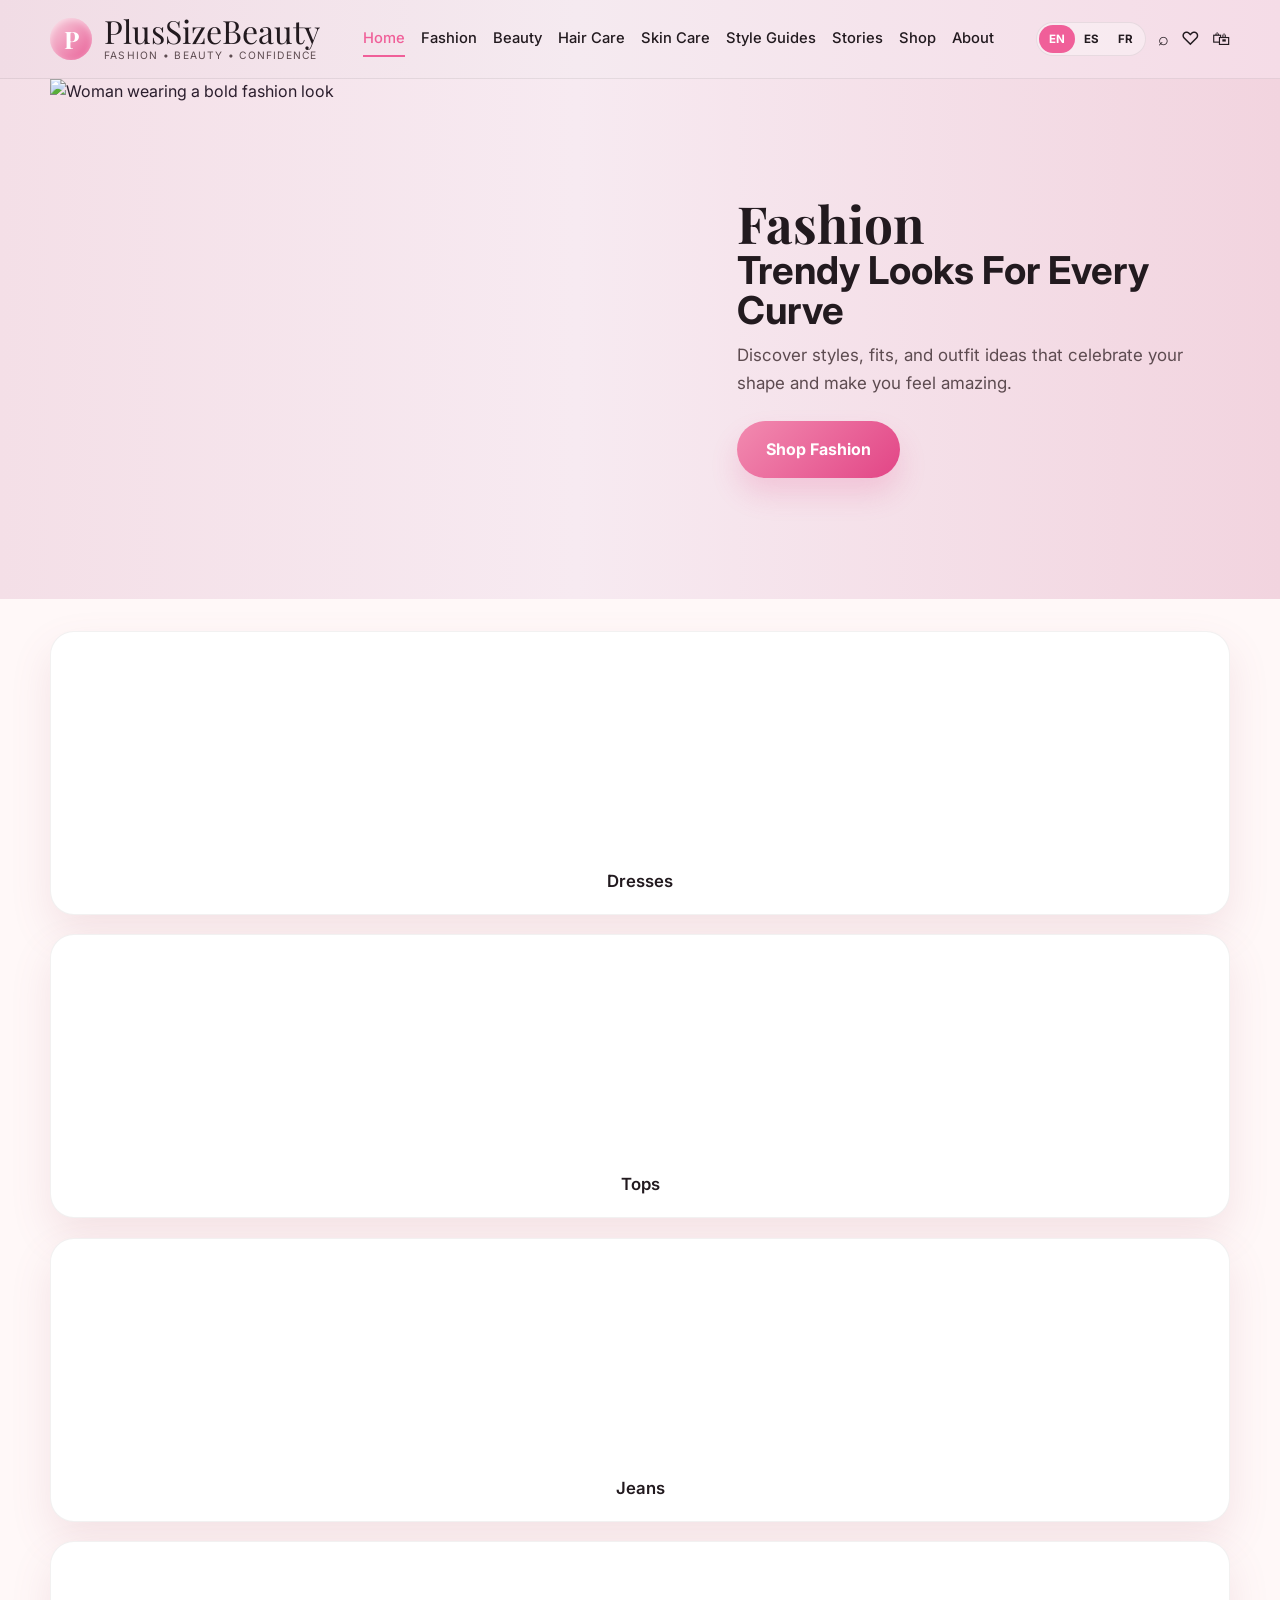
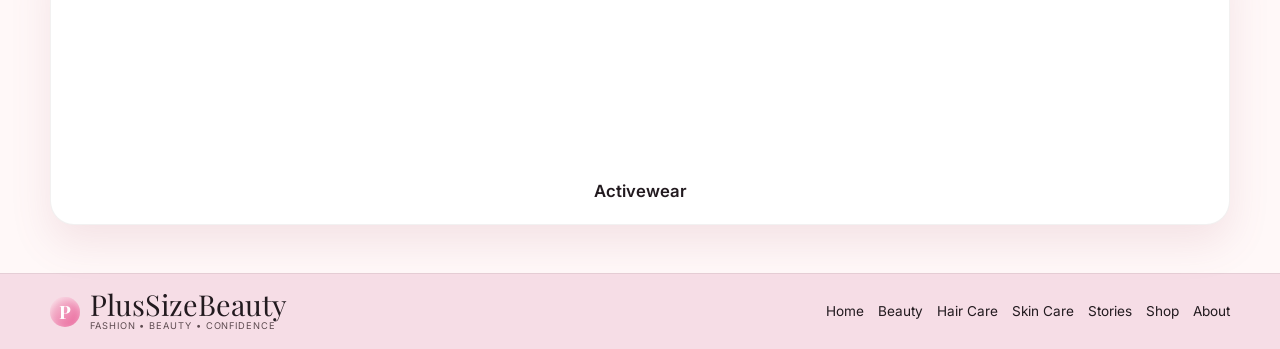
==== index.html @ c2d70254 "Assemble the current brand direction into a usable storefront: homepage, beauty/hair/skin pages, and" ====
<!DOCTYPE html>
<html lang="en">
  <head>
    <meta charset="UTF-8" />
    <meta name="viewport" content="width=device-width, initial-scale=1.0" />
    <meta name="description" content="PlusSizeBeauty - Fashion, beauty, and confidence for every curve." />
    <title>PlusSizeBeauty | Home</title>
    <link rel="preconnect" href="https://fonts.googleapis.com" />
    <link rel="preconnect" href="https://fonts.gstatic.com" crossorigin />
    <link href="https://fonts.googleapis.com/css2?family=Playfair+Display:wght@600;700;800&family=Inter:wght@400;500;600;700&display=swap" rel="stylesheet" />
    <link rel="stylesheet" href="styles.css" />
  </head>
  <body class="page home-page">
    <header class="site-header">
      <div class="container nav-wrap">
        <div class="brand-block">
          <div class="brand-mark">P</div>
          <div class="brand-copy">
            <span class="brand-name">PlusSizeBeauty</span>
            <span class="brand-tag" data-i18n="brandTag">Fashion • Beauty • Confidence</span>
          </div>
        </div>

        <nav class="main-nav" aria-label="Main navigation">
          <a href="index.html" class="active" data-i18n="navHome">Home</a>
          <a href="index.html" data-i18n="navFashion">Fashion</a>
          <a href="beauty.html" data-i18n="navBeauty">Beauty</a>
          <a href="hair-care.html" data-i18n="navHair">Hair Care</a>
          <a href="skin-care.html" data-i18n="navSkin">Skin Care</a>
          <a href="#" data-i18n="navStyle">Style Guides</a>
          <a href="#" data-i18n="navStories">Stories</a>
          <a href="#" data-i18n="navShop">Shop</a>
          <a href="#" data-i18n="navAbout">About</a>
        </nav>

        <div class="header-tools">
          <div class="lang-switcher" aria-label="Language selector">
            <button class="lang-btn active" data-lang="en">EN</button>
            <button class="lang-btn" data-lang="es">ES</button>
            <button class="lang-btn" data-lang="fr">FR</button>
          </div>
          <div class="header-icons" aria-label="Header actions">
            <span>⌕</span>
            <span>♡</span>
            <span>🛍</span>
          </div>
        </div>
      </div>
    </header>

    <main>
      <section class="fashion-hero">
        <div class="container hero-grid">
          <div class="hero-portrait-wrap">
            <img src="https://images.unsplash.com/photo-1524504388940-b1c1722653e1?auto=format&fit=crop&w=1200&q=80" alt="Woman wearing a bold fashion look" />
          </div>

          <div class="hero-copy">
            <h1 data-i18n="fashionTitle">Fashion</h1>
            <h2 data-i18n="fashionSubtitle">Trendy Looks For Every Curve</h2>
            <p data-i18n="fashionText">Discover styles, fits, and outfit ideas that celebrate your shape and make you feel amazing.</p>
            <button type="button" class="button button-primary" data-i18n="shopFashionBtn">Shop Fashion</button>
          </div>
        </div>
      </section>

      <section class="collection-section">
        <div class="container collection-grid">
          <article class="mini-card">
            <div class="mini-photo photo-dress"></div>
            <div class="mini-label" data-i18n="cardDress">Dresses</div>
          </article>

          <article class="mini-card">
            <div class="mini-photo photo-top"></div>
            <div class="mini-label" data-i18n="cardTop">Tops</div>
          </article>

          <article class="mini-card">
            <div class="mini-photo photo-jeans"></div>
            <div class="mini-label" data-i18n="cardJeans">Jeans</div>
          </article>

          <article class="mini-card">
            <div class="mini-photo photo-activewear"></div>
            <div class="mini-label" data-i18n="cardActivewear">Activewear</div>
          </article>
        </div>
      </section>
    </main>

    <footer class="site-footer">
      <div class="container footer-wrap">
        <div class="footer-brand-block">
          <div class="brand-mark small">P</div>
          <div>
            <span class="footer-brand">PlusSizeBeauty</span>
            <small data-i18n="brandTagFooter">Fashion • Beauty • Confidence</small>
          </div>
        </div>

        <nav class="footer-nav" aria-label="Footer navigation">
          <a href="index.html" data-i18n="navHome">Home</a>
          <a href="beauty.html" data-i18n="navBeauty">Beauty</a>
          <a href="hair-care.html" data-i18n="navHair">Hair Care</a>
          <a href="skin-care.html" data-i18n="navSkin">Skin Care</a>
          <a href="#" data-i18n="navStories">Stories</a>
          <a href="#" data-i18n="navShop">Shop</a>
          <a href="#" data-i18n="navAbout">Contact</a>
        </nav>
      </div>
    </footer>

    <script src="script.js"></script>
  </body>
</html>
---- styles.css ----
* {
  box-sizing: border-box;
}

:root {
  --bg: #fff8f8;
  --soft: #fef1f5;
  --panel: #ffffff;
  --pink-1: #f7d7e4;
  --pink-2: #eb9eb0;
  --pink-3: #dd6f97;
  --rose-deep: #c33a73;
  --brand-pink: #f05f99;
  --gold: #d4af63;
  --text: #2b1e2d;
  --muted: #5d4b50;
  --dark: #221a1f;
  --shadow: 0 18px 40px rgba(168, 83, 108, 0.13);
  --radius: 26px;
}

html {
  scroll-behavior: smooth;
}

body {
  margin: 0;
  background: var(--bg);
  color: var(--text);
  font-family: "Inter", sans-serif;
  line-height: 1.6;
}

a {
  color: inherit;
  text-decoration: none;
}

img {
  display: block;
  max-width: 100%;
}

button {
  font: inherit;
}

.container {
  width: min(1180px, calc(100% - 28px));
  margin: 0 auto;
}

.site-header {
  background: linear-gradient(90deg, #f1dce5 0%, #f5eaf0 45%, #f5dce7 100%);
  border-bottom: 1px solid rgba(34, 25, 31, 0.08);
}

.nav-wrap {
  display: flex;
  align-items: center;
  justify-content: space-between;
  min-height: 78px;
  gap: 18px;
}

.brand-block {
  display: flex;
  align-items: center;
  gap: 12px;
}

.brand-mark {
  width: 42px;
  height: 42px;
  display: grid;
  place-items: center;
  border-radius: 50%;
  background: linear-gradient(135deg, #f7d2de, #e95d96);
  color: white;
  font-weight: 700;
  font-family: "Playfair Display", serif;
  font-size: 1.5rem;
  box-shadow: inset 0 2px 6px rgba(255,255,255,0.45);
}

.brand-mark.small {
  width: 30px;
  height: 30px;
  font-size: 1.15rem;
}

.brand-copy {
  display: flex;
  flex-direction: column;
}

.brand-name {
  font-family: "Playfair Display", serif;
  font-size: clamp(2rem, 2vw, 2.4rem);
  color: var(--dark);
  line-height: 1;
}

.brand-tag {
  font-size: 0.64rem;
  color: var(--muted);
  letter-spacing: 0.12em;
  text-transform: uppercase;
}

.main-nav {
  display: flex;
  align-items: center;
  justify-content: center;
  flex-wrap: wrap;
  gap: 16px;
  color: var(--dark);
  font-size: 0.92rem;
  font-weight: 500;
}

.main-nav a {
  position: relative;
  transition: color 0.2s ease;
}

.main-nav a::after {
  content: "";
  position: absolute;
  left: 0;
  bottom: -6px;
  width: 100%;
  height: 2px;
  background: var(--brand-pink);
  transform: scaleX(0);
  transform-origin: left;
  transition: transform 0.2s ease;
}

.main-nav a:hover::after,
.main-nav a.active::after {
  transform: scaleX(1);
}

.main-nav a:hover,
.main-nav a.active {
  color: var(--brand-pink);
}

.header-tools {
  display: flex;
  align-items: center;
  gap: 12px;
}

.lang-switcher {
  display: inline-flex;
  align-items: center;
  background: rgba(255,255,255,0.35);
  border-radius: 999px;
  border: 1px solid rgba(34,25,31,0.08);
  padding: 2px;
}

.lang-btn {
  border: none;
  background: transparent;
  border-radius: 999px;
  padding: 0.32rem 0.6rem;
  font-size: 0.72rem;
  font-weight: 700;
  color: var(--dark);
  cursor: pointer;
}

.lang-btn.active {
  background: var(--brand-pink);
  color: white;
}

.header-icons {
  display: flex;
  align-items: center;
  gap: 12px;
  font-size: 1.15rem;
  color: var(--dark);
}

.fashion-hero,
.subpage-hero {
  background: linear-gradient(90deg, #f4dfe7 0%, #f7eaf1 45%, #f2d4df 100%);
  overflow: hidden;
}

.hero-grid {
  display: grid;
  grid-template-columns: 1.1fr 0.9fr;
  align-items: center;
  gap: 0;
}

.hero-portrait-wrap {
  min-height: 520px;
}

.hero-portrait-wrap img {
  width: 100%;
  height: 100%;
  min-height: 520px;
  object-fit: cover;
  object-position: center top;
}

.hero-copy {
  padding: clamp(2.2rem, 3vw, 3rem);
}

.hero-copy h1 {
  margin: 0;
  font-family: "Playfair Display", serif;
  font-size: clamp(3rem, 4vw, 5.2rem);
  line-height: 0.9;
  color: var(--dark);
}

.hero-copy h2 {
  margin: 0.35rem 0 0.8rem;
  font-size: clamp(2rem, 3vw, 3.2rem);
  line-height: 1.02;
  color: var(--dark);
}

.hero-copy p {
  margin: 0 0 1.5rem;
  max-width: 520px;
  color: var(--muted);
  font-size: 1.06rem;
}

.button {
  display: inline-flex;
  align-items: center;
  justify-content: center;
  border: none;
  border-radius: 999px;
  color: white;
  background: linear-gradient(135deg, #f28bb0, #e24586);
  padding: 1rem 1.8rem;
  font-weight: 700;
  cursor: pointer;
  box-shadow: 0 16px 28px rgba(226, 69, 134, 0.18);
}

.collection-section,
.product-grid-section {
  padding: 2rem 0 3rem;
}

.collection-grid,
.product-grid {
  display: grid;
  gap: 1.2rem;
}

.four-up {
  grid-template-columns: repeat(4, minmax(0, 1fr));
}

.mini-card,
.product-card {
  background: var(--panel);
  border: 1px solid rgba(34, 25, 31, 0.06);
  border-radius: 24px;
  overflow: hidden;
  box-shadow: var(--shadow);
}

.mini-photo,
.product-visual {
  height: 220px;
  position: relative;
  overflow: hidden;
}

.mini-photo {
  background-size: cover;
  background-position: center;
}

.photo-dress {
  background-image: url("https://images.unsplash.com/photo-1529139574466-a303027c1d8b?auto=format&fit=crop&w=900&q=80");
}

.photo-top {
  background-image: url("https://images.unsplash.com/photo-1524504388940-b1c1722653e1?auto=format&fit=crop&w=900&q=80");
}

.photo-jeans {
  background-image: url("https://images.unsplash.com/photo-1541099649105-f69ad21f3246?auto=format&fit=crop&w=900&q=80");
}

.photo-activewear {
  background-image: url("https://images.unsplash.com/photo-1515886657613-9f3515b0c78f?auto=format&fit=crop&w=900&q=80");
}

.mini-label,
.product-label {
  padding: 1rem 1rem 1.2rem;
  text-align: center;
  font-size: 1.05rem;
  font-weight: 600;
  color: var(--dark);
}

.product-soft {
  min-height: 280px;
}

.product-visual {
  display: grid;
  place-items: center;
  background: linear-gradient(135deg, #fdeaf1, #f5d7e2 50%, #f7e4ee);
}

.product-visual span {
  position: relative;
  z-index: 1;
  color: rgba(195, 58, 115, 0.72);
  font-size: 2.2rem;
}

.face-visual::before,
.lip-visual::before,
.eye-visual::before,
.tools-visual::before,
.cleanser-visual::before,
.moisture-visual::before,
.serum-visual::before,
.treatment-visual::before,
.nourish-visual::before,
.shine-visual::before,
.perfect-visual::before {
  content: "";
  position: absolute;
  border-radius: 50%;
  box-shadow: inset 0 10px 18px rgba(0,0,0,0.06);
}

.face-visual::before {
  width: 110px;
  height: 110px;
  background: linear-gradient(135deg, #f6d7b8, #dfb384);
  bottom: -16px;
}

.lip-visual::before,
.eye-visual::before,
.tools-visual::before,
.cleanser-visual::before,
.moisture-visual::before,
.serum-visual::before,
.treatment-visual::before,
.nourish-visual::before,
.shine-visual::before,
.perfect-visual::before {
  width: 92px;
  height: 122px;
  background: linear-gradient(180deg, #f4dce6, #d78ca9);
  border-radius: 22px 22px 16px 18px;
}

.eye-visual::before {
  background: linear-gradient(180deg, #cab2ce, #9d79a8);
}

.tools-visual::before {
  width: 120px;
  height: 76px;
  border-radius: 22px;
  background: linear-gradient(180deg, #f3d8e5, #d8aaaf);
}

.cleanser-visual::before,
.moisture-visual::before,
.serum-visual::before,
.treatment-visual::before,
.nourish-visual::before,
.shine-visual::before,
.perfect-visual::before {
  width: 68px;
  height: 116px;
  border-radius: 18px 18px 22px 22px;
  background: linear-gradient(180deg, #f7d5e3, #e7a8ba);
}

.site-footer {
  background: #f6dde6;
  border-top: 1px solid rgba(34, 25, 31, 0.08);
  padding: 1rem 0;
}

.footer-wrap {
  display: flex;
  align-items: center;
  justify-content: space-between;
  gap: 1rem;
}

.footer-brand-block {
  display: flex;
  align-items: center;
  gap: 10px;
}

.footer-brand {
  display: block;
  font-family: "Playfair Display", serif;
  font-size: 1.8rem;
  color: var(--dark);
  line-height: 1;
}

.footer-brand-block small {
  display: block;
  font-size: 0.58rem;
  letter-spacing: 0.1em;
  text-transform: uppercase;
  color: var(--muted);
}

.footer-nav {
  display: flex;
  flex-wrap: wrap;
  align-items: center;
  gap: 14px;
  color: var(--dark);
  font-size: 0.85rem;
}

@media (max-width: 980px) {
  .nav-wrap,
  .footer-wrap {
    flex-direction: column;
    align-items: flex-start;
  }

  .main-nav,
  .footer-nav {
    justify-content: flex-start;
  }

  .hero-grid,
  .four-up {
    grid-template-columns: 1fr 1fr;
  }
}

@media (max-width: 640px) {
  .hero-grid,
  .four-up {
    grid-template-columns: 1fr;
  }

  .brand-name {
    font-size: 1.5rem;
  }

  .main-nav {
    gap: 8px 12px;
    font-size: 0.8rem;
  }

  .hero-portrait-wrap img {
    min-height: 420px;
  }
}
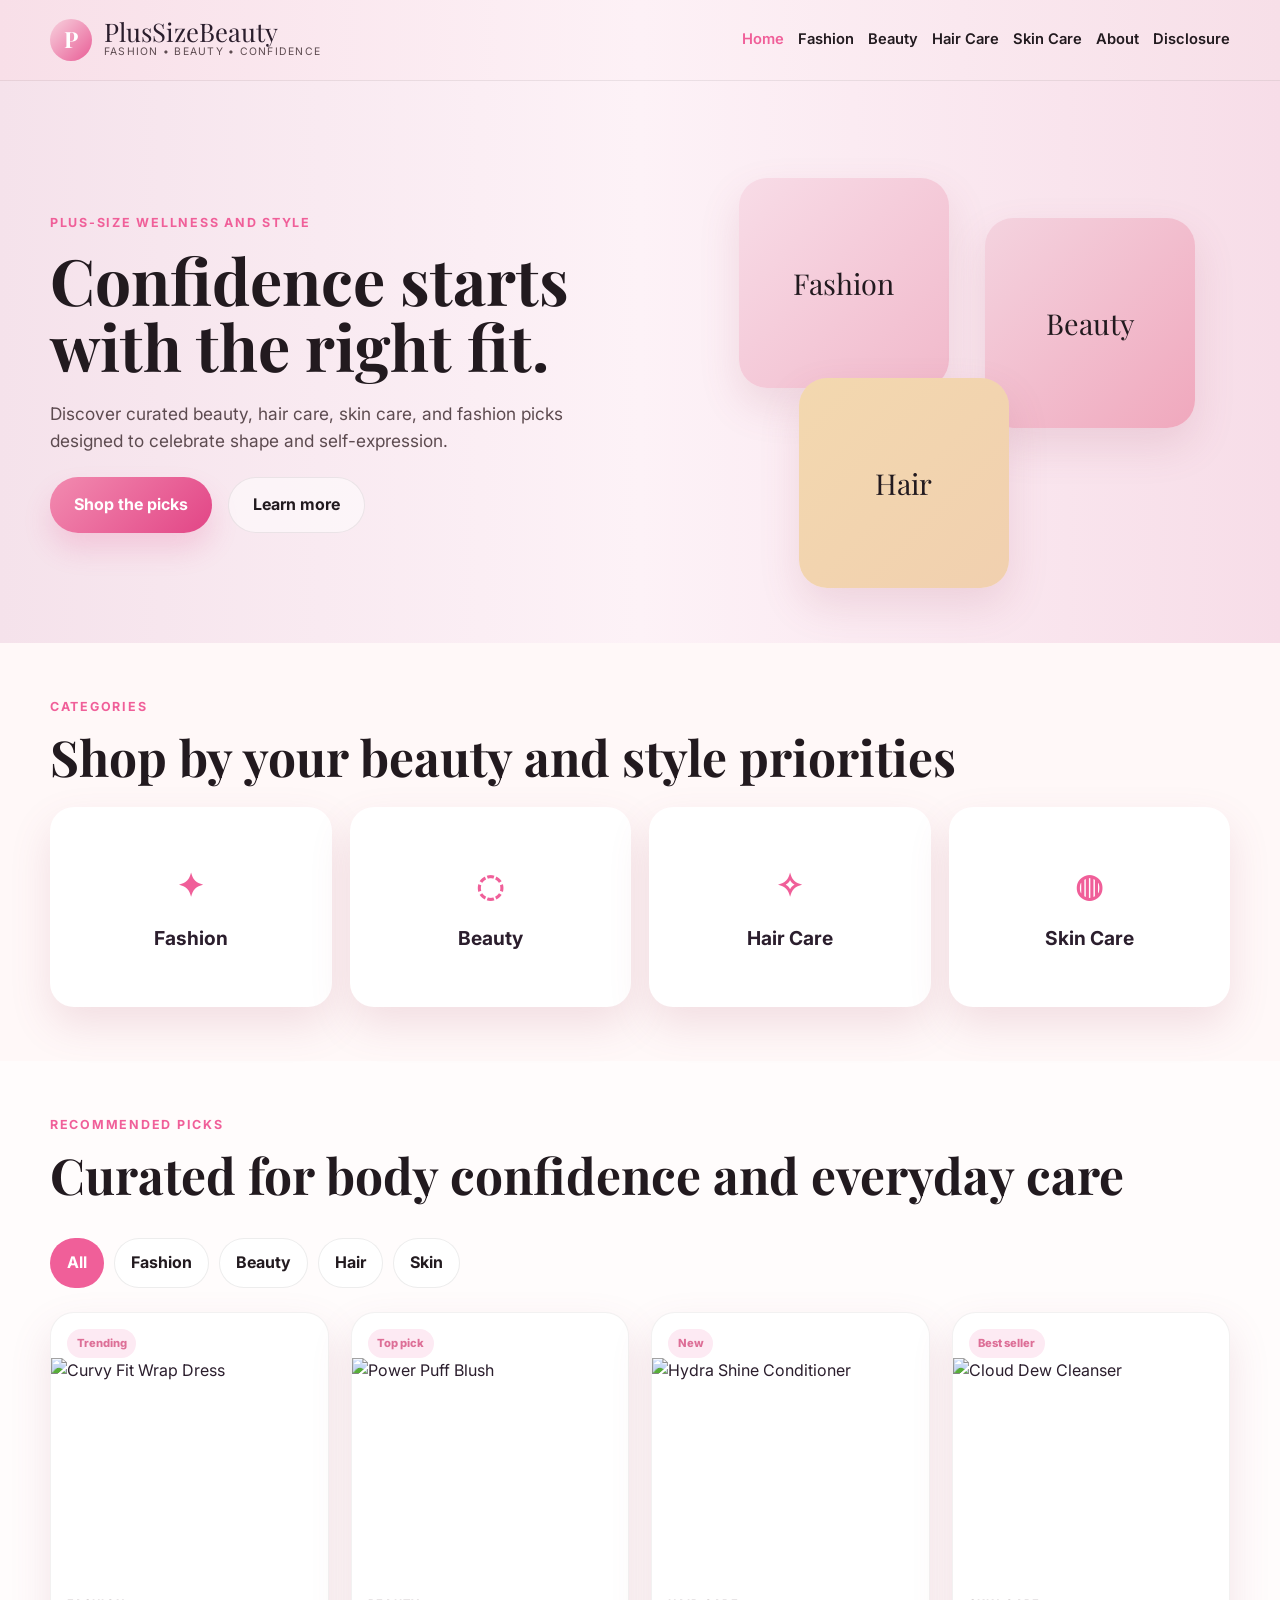
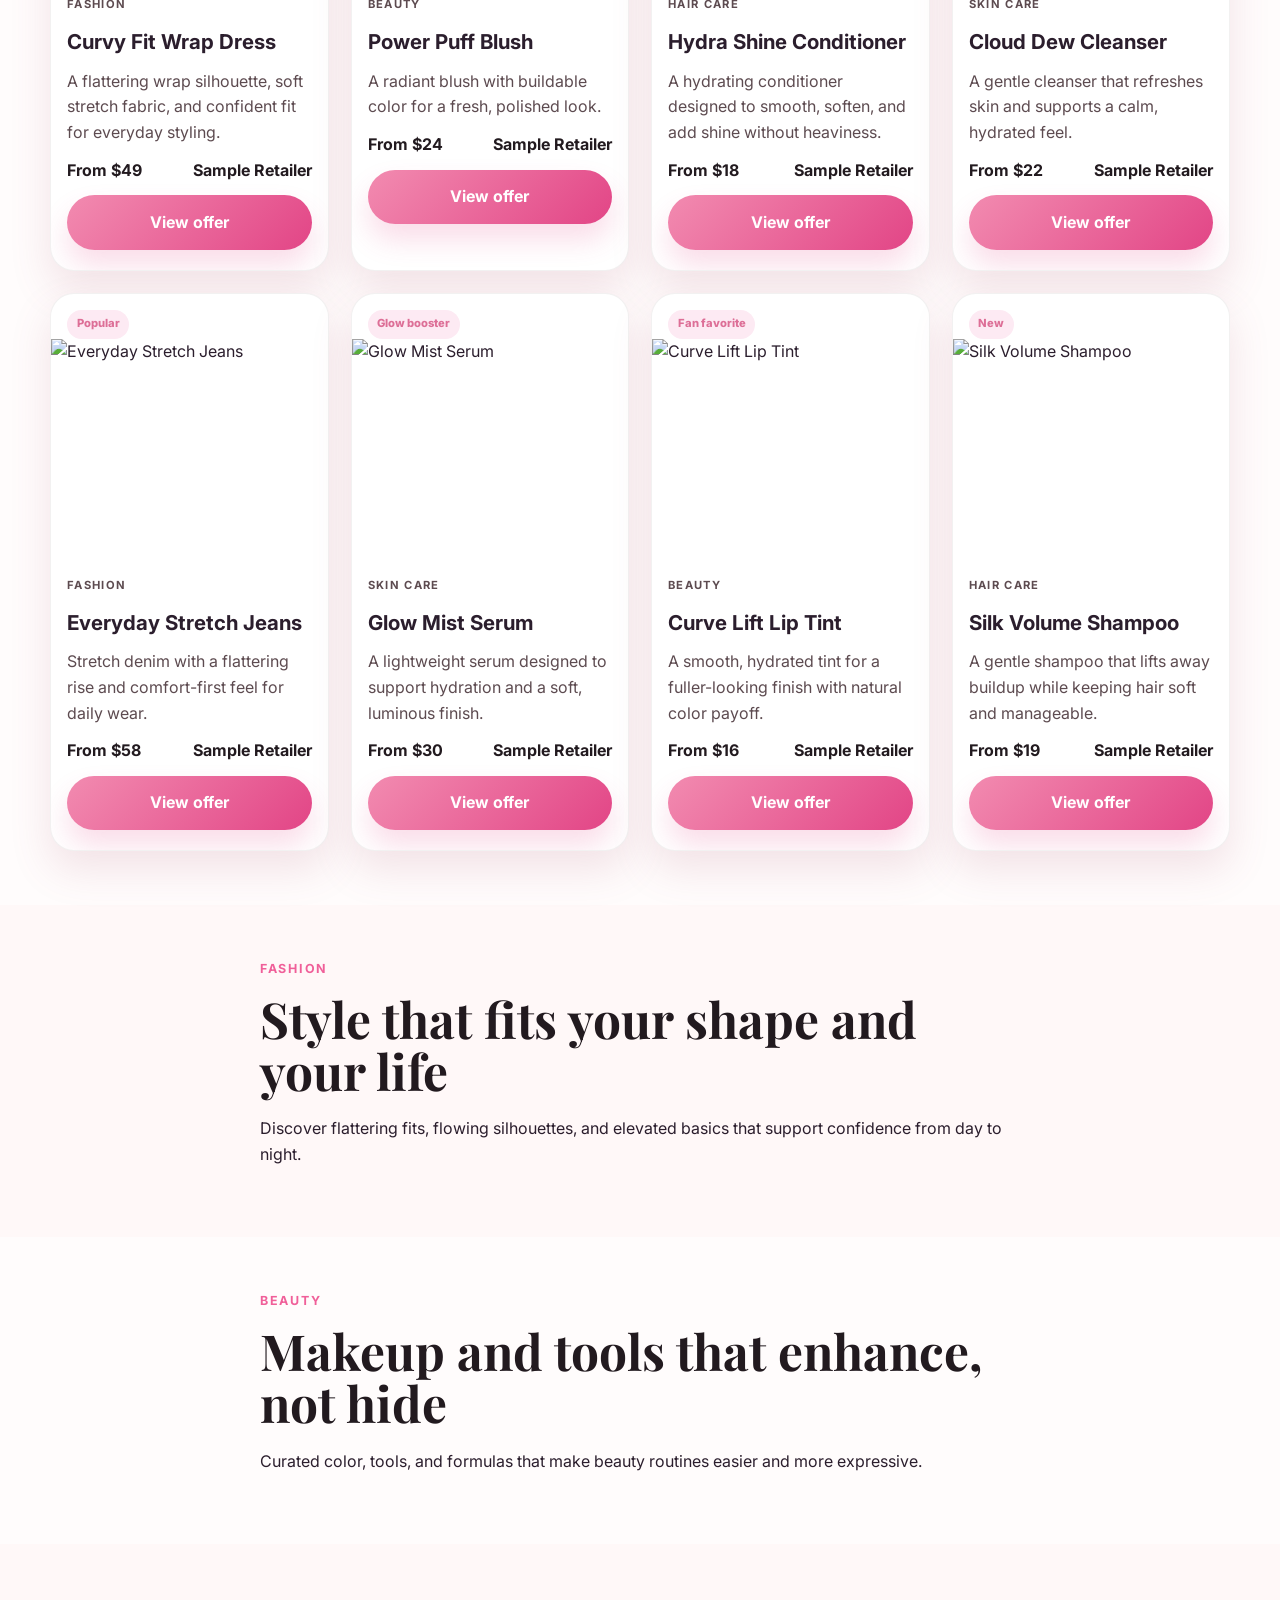
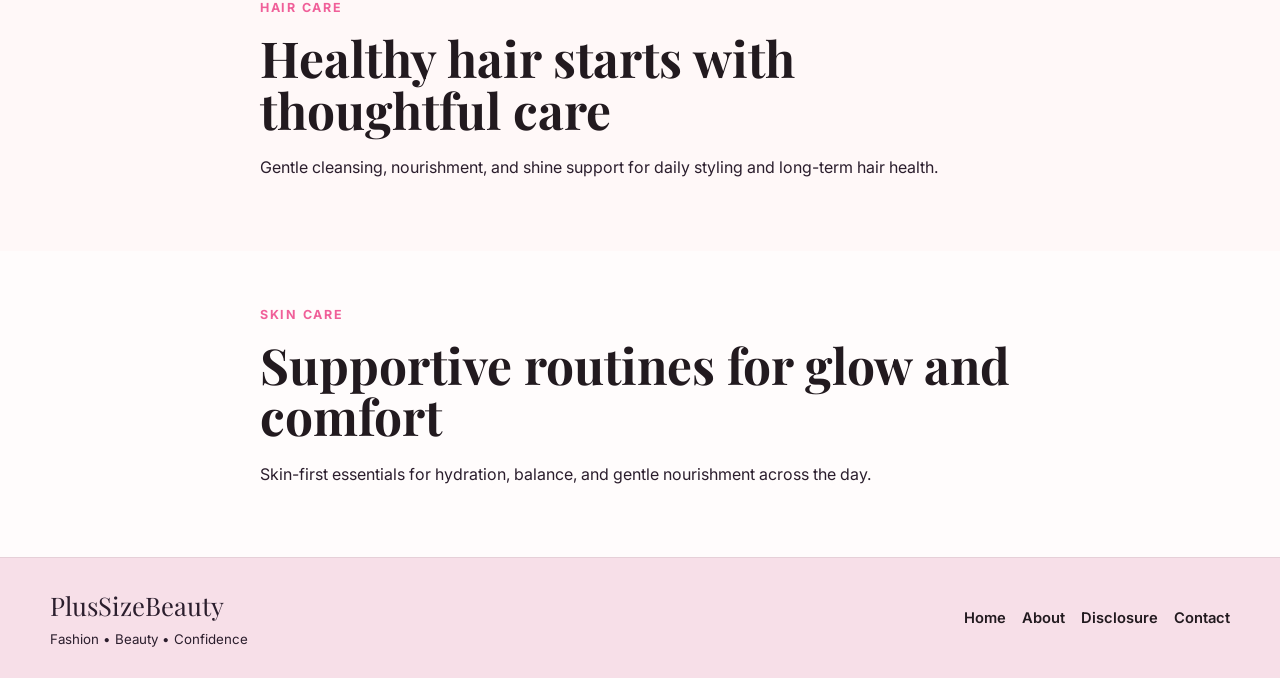
==== commit eab480c6: "Build a working static affiliate storefront and project record for PlusSizeBeauty in the repo" ====
--- a/index.html
+++ b/index.html
@@ -3,110 +3,166 @@
   <head>
     <meta charset="UTF-8" />
     <meta name="viewport" content="width=device-width, initial-scale=1.0" />
-    <meta name="description" content="PlusSizeBeauty - Fashion, beauty, and confidence for every curve." />
-    <title>PlusSizeBeauty | Home</title>
+    <meta name="description" content="PlusSizeBeauty offers a curated affiliate storefront for fashion, beauty, hair care, and skin care for plus-size women." />
+    <title>PlusSizeBeauty | Affiliate Store</title>
     <link rel="preconnect" href="https://fonts.googleapis.com" />
     <link rel="preconnect" href="https://fonts.gstatic.com" crossorigin />
     <link href="https://fonts.googleapis.com/css2?family=Playfair+Display:wght@600;700;800&family=Inter:wght@400;500;600;700&display=swap" rel="stylesheet" />
     <link rel="stylesheet" href="styles.css" />
   </head>
-  <body class="page home-page">
+  <body>
     <header class="site-header">
       <div class="container nav-wrap">
         <div class="brand-block">
           <div class="brand-mark">P</div>
           <div class="brand-copy">
             <span class="brand-name">PlusSizeBeauty</span>
-            <span class="brand-tag" data-i18n="brandTag">Fashion • Beauty • Confidence</span>
+            <span class="brand-tag">Fashion • Beauty • Confidence</span>
           </div>
         </div>
 
         <nav class="main-nav" aria-label="Main navigation">
-          <a href="index.html" class="active" data-i18n="navHome">Home</a>
-          <a href="index.html" data-i18n="navFashion">Fashion</a>
-          <a href="beauty.html" data-i18n="navBeauty">Beauty</a>
-          <a href="hair-care.html" data-i18n="navHair">Hair Care</a>
-          <a href="skin-care.html" data-i18n="navSkin">Skin Care</a>
-          <a href="#" data-i18n="navStyle">Style Guides</a>
-          <a href="#" data-i18n="navStories">Stories</a>
-          <a href="#" data-i18n="navShop">Shop</a>
-          <a href="#" data-i18n="navAbout">About</a>
+          <a href="index.html" class="active">Home</a>
+          <a href="#fashion">Fashion</a>
+          <a href="#beauty">Beauty</a>
+          <a href="#hair">Hair Care</a>
+          <a href="#skin">Skin Care</a>
+          <a href="about.html">About</a>
+          <a href="disclosure.html">Disclosure</a>
         </nav>
-
-        <div class="header-tools">
-          <div class="lang-switcher" aria-label="Language selector">
-            <button class="lang-btn active" data-lang="en">EN</button>
-            <button class="lang-btn" data-lang="es">ES</button>
-            <button class="lang-btn" data-lang="fr">FR</button>
-          </div>
-          <div class="header-icons" aria-label="Header actions">
-            <span>⌕</span>
-            <span>♡</span>
-            <span>🛍</span>
-          </div>
-        </div>
       </div>
     </header>
 
     <main>
-      <section class="fashion-hero">
+      <section class="hero-section">
         <div class="container hero-grid">
-          <div class="hero-portrait-wrap">
-            <img src="https://images.unsplash.com/photo-1524504388940-b1c1722653e1?auto=format&fit=crop&w=1200&q=80" alt="Woman wearing a bold fashion look" />
+          <div class="hero-copy">
+            <p class="eyebrow">Plus-size wellness and style</p>
+            <h1>Confidence starts with the right fit.</h1>
+            <p class="lead">
+              Discover curated beauty, hair care, skin care, and fashion picks designed to celebrate shape and self-expression.
+            </p>
+            <div class="hero-actions">
+              <a href="#products" class="button primary">Shop the picks</a>
+              <a href="about.html" class="button secondary">Learn more</a>
+            </div>
           </div>
 
-          <div class="hero-copy">
-            <h1 data-i18n="fashionTitle">Fashion</h1>
-            <h2 data-i18n="fashionSubtitle">Trendy Looks For Every Curve</h2>
-            <p data-i18n="fashionText">Discover styles, fits, and outfit ideas that celebrate your shape and make you feel amazing.</p>
-            <button type="button" class="button button-primary" data-i18n="shopFashionBtn">Shop Fashion</button>
+          <div class="hero-visual">
+            <div class="hero-card card-one">
+              <span>Fashion</span>
+            </div>
+            <div class="hero-card card-two">
+              <span>Beauty</span>
+            </div>
+            <div class="hero-card card-three">
+              <span>Hair</span>
+            </div>
           </div>
         </div>
       </section>
 
-      <section class="collection-section">
-        <div class="container collection-grid">
-          <article class="mini-card">
-            <div class="mini-photo photo-dress"></div>
-            <div class="mini-label" data-i18n="cardDress">Dresses</div>
-          </article>
+      <section class="section">
+        <div class="container">
+          <div class="section-header">
+            <p class="eyebrow">Categories</p>
+            <h2>Shop by your beauty and style priorities</h2>
+          </div>
 
-          <article class="mini-card">
-            <div class="mini-photo photo-top"></div>
-            <div class="mini-label" data-i18n="cardTop">Tops</div>
-          </article>
+          <div class="category-grid" aria-label="Category grid">
+            <a class="category-card" href="#fashion">
+              <span class="category-icon">✦</span>
+              <span>Fashion</span>
+            </a>
+            <a class="category-card" href="#beauty">
+              <span class="category-icon">◌</span>
+              <span>Beauty</span>
+            </a>
+            <a class="category-card" href="#hair">
+              <span class="category-icon">✧</span>
+              <span>Hair Care</span>
+            </a>
+            <a class="category-card" href="#skin">
+              <span class="category-icon">◍</span>
+              <span>Skin Care</span>
+            </a>
+          </div>
+        </div>
+      </section>
 
-          <article class="mini-card">
-            <div class="mini-photo photo-jeans"></div>
-            <div class="mini-label" data-i18n="cardJeans">Jeans</div>
-          </article>
+      <section class="section section-alt" id="products">
+        <div class="container">
+          <div class="section-header split-header">
+            <div>
+              <p class="eyebrow">Recommended picks</p>
+              <h2>Curated for body confidence and everyday care</h2>
+            </div>
+            <div class="filter-bar" aria-label="Product filters">
+              <button class="filter-btn active" data-filter="all" type="button">All</button>
+              <button class="filter-btn" data-filter="fashion" type="button">Fashion</button>
+              <button class="filter-btn" data-filter="beauty" type="button">Beauty</button>
+              <button class="filter-btn" data-filter="hair" type="button">Hair</button>
+              <button class="filter-btn" data-filter="skin" type="button">Skin</button>
+            </div>
+          </div>
 
-          <article class="mini-card">
-            <div class="mini-photo photo-activewear"></div>
-            <div class="mini-label" data-i18n="cardActivewear">Activewear</div>
-          </article>
+          <div id="product-grid" class="product-grid" aria-live="polite"></div>
+        </div>
+      </section>
+
+      <section class="section" id="fashion">
+        <div class="container mini-section">
+          <p class="eyebrow">Fashion</p>
+          <h2>Style that fits your shape and your life</h2>
+          <p>
+            Discover flattering fits, flowing silhouettes, and elevated basics that support confidence from day to night.
+          </p>
+        </div>
+      </section>
+
+      <section class="section section-alt" id="beauty">
+        <div class="container mini-section">
+          <p class="eyebrow">Beauty</p>
+          <h2>Makeup and tools that enhance, not hide</h2>
+          <p>
+            Curated color, tools, and formulas that make beauty routines easier and more expressive.
+          </p>
+        </div>
+      </section>
+
+      <section class="section" id="hair">
+        <div class="container mini-section">
+          <p class="eyebrow">Hair Care</p>
+          <h2>Healthy hair starts with thoughtful care</h2>
+          <p>
+            Gentle cleansing, nourishment, and shine support for daily styling and long-term hair health.
+          </p>
+        </div>
+      </section>
+
+      <section class="section section-alt" id="skin">
+        <div class="container mini-section">
+          <p class="eyebrow">Skin Care</p>
+          <h2>Supportive routines for glow and comfort</h2>
+          <p>
+            Skin-first essentials for hydration, balance, and gentle nourishment across the day.
+          </p>
         </div>
       </section>
     </main>
 
     <footer class="site-footer">
       <div class="container footer-wrap">
-        <div class="footer-brand-block">
-          <div class="brand-mark small">P</div>
-          <div>
-            <span class="footer-brand">PlusSizeBeauty</span>
-            <small data-i18n="brandTagFooter">Fashion • Beauty • Confidence</small>
-          </div>
+        <div>
+          <div class="footer-brand">PlusSizeBeauty</div>
+          <small>Fashion • Beauty • Confidence</small>
         </div>
 
         <nav class="footer-nav" aria-label="Footer navigation">
-          <a href="index.html" data-i18n="navHome">Home</a>
-          <a href="beauty.html" data-i18n="navBeauty">Beauty</a>
-          <a href="hair-care.html" data-i18n="navHair">Hair Care</a>
-          <a href="skin-care.html" data-i18n="navSkin">Skin Care</a>
-          <a href="#" data-i18n="navStories">Stories</a>
-          <a href="#" data-i18n="navShop">Shop</a>
-          <a href="#" data-i18n="navAbout">Contact</a>
+          <a href="index.html">Home</a>
+          <a href="about.html">About</a>
+          <a href="disclosure.html">Disclosure</a>
+          <a href="mailto:hello@plussizebeauty.example">Contact</a>
         </nav>
       </div>
     </footer>
@@ -114,4 +170,3 @@
     <script src="script.js"></script>
   </body>
 </html>
-
--- a/styles.css
+++ b/styles.css
@@ -6,17 +6,15 @@
   --bg: #fff8f8;
   --soft: #fef1f5;
   --panel: #ffffff;
-  --pink-1: #f7d7e4;
-  --pink-2: #eb9eb0;
-  --pink-3: #dd6f97;
-  --rose-deep: #c33a73;
+  --rose-1: #f7d7e4;
+  --rose-2: #eb9eb0;
+  --rose-3: #dd6f97;
   --brand-pink: #f05f99;
-  --gold: #d4af63;
   --text: #2b1e2d;
   --muted: #5d4b50;
   --dark: #221a1f;
-  --shadow: 0 18px 40px rgba(168, 83, 108, 0.13);
-  --radius: 26px;
+  --shadow: 0 18px 40px rgba(168, 83, 108, 0.15);
+  --radius: 24px;
 }
 
 html {
@@ -46,21 +44,25 @@
 }
 
 .container {
-  width: min(1180px, calc(100% - 28px));
+  width: min(1180px, calc(100% - 32px));
   margin: 0 auto;
 }
 
 .site-header {
-  background: linear-gradient(90deg, #f1dce5 0%, #f5eaf0 45%, #f5dce7 100%);
+  position: sticky;
+  top: 0;
+  z-index: 10;
+  background: linear-gradient(90deg, #f8dfe8 0%, #fdf1f6 50%, #f7dfe8 100%);
   border-bottom: 1px solid rgba(34, 25, 31, 0.08);
 }
 
-.nav-wrap {
+.nav-wrap,
+.footer-wrap {
   display: flex;
   align-items: center;
   justify-content: space-between;
-  min-height: 78px;
-  gap: 18px;
+  gap: 20px;
+  min-height: 80px;
 }
 
 .brand-block {
@@ -72,21 +74,14 @@
 .brand-mark {
   width: 42px;
   height: 42px;
+  border-radius: 50%;
+  background: linear-gradient(135deg, #f7d2de, #e95d96);
   display: grid;
   place-items: center;
-  border-radius: 50%;
-  background: linear-gradient(135deg, #f7d2de, #e95d96);
-  color: white;
-  font-weight: 700;
+  color: #fff;
+  font-size: 1.4rem;
   font-family: "Playfair Display", serif;
-  font-size: 1.5rem;
-  box-shadow: inset 0 2px 6px rgba(255,255,255,0.45);
-}
-
-.brand-mark.small {
-  width: 30px;
-  height: 30px;
-  font-size: 1.15rem;
+  font-weight: 700;
 }
 
 .brand-copy {
@@ -96,381 +91,355 @@
 
 .brand-name {
   font-family: "Playfair Display", serif;
-  font-size: clamp(2rem, 2vw, 2.4rem);
-  color: var(--dark);
+  font-size: clamp(1.6rem, 2vw, 2.2rem);
   line-height: 1;
 }
 
 .brand-tag {
-  font-size: 0.64rem;
-  color: var(--muted);
+  font-size: 0.65rem;
   letter-spacing: 0.12em;
   text-transform: uppercase;
-}
-
-.main-nav {
-  display: flex;
-  align-items: center;
-  justify-content: center;
+  color: var(--muted);
+}
+
+.main-nav,
+.footer-nav {
+  display: flex;
+  align-items: center;
+  gap: 14px;
   flex-wrap: wrap;
-  gap: 16px;
+}
+
+.main-nav a,
+.footer-nav a {
   color: var(--dark);
   font-size: 0.92rem;
-  font-weight: 500;
-}
-
-.main-nav a {
-  position: relative;
-  transition: color 0.2s ease;
-}
-
-.main-nav a::after {
-  content: "";
-  position: absolute;
-  left: 0;
-  bottom: -6px;
-  width: 100%;
-  height: 2px;
-  background: var(--brand-pink);
-  transform: scaleX(0);
-  transform-origin: left;
-  transition: transform 0.2s ease;
-}
-
-.main-nav a:hover::after,
-.main-nav a.active::after {
-  transform: scaleX(1);
-}
-
-.main-nav a:hover,
+  font-weight: 600;
+}
+
 .main-nav a.active {
   color: var(--brand-pink);
 }
 
-.header-tools {
-  display: flex;
-  align-items: center;
-  gap: 12px;
-}
-
-.lang-switcher {
-  display: inline-flex;
-  align-items: center;
-  background: rgba(255,255,255,0.35);
-  border-radius: 999px;
-  border: 1px solid rgba(34,25,31,0.08);
-  padding: 2px;
-}
-
-.lang-btn {
-  border: none;
-  background: transparent;
-  border-radius: 999px;
-  padding: 0.32rem 0.6rem;
-  font-size: 0.72rem;
-  font-weight: 700;
-  color: var(--dark);
-  cursor: pointer;
-}
-
-.lang-btn.active {
-  background: var(--brand-pink);
-  color: white;
-}
-
-.header-icons {
-  display: flex;
-  align-items: center;
-  gap: 12px;
-  font-size: 1.15rem;
-  color: var(--dark);
-}
-
-.fashion-hero,
-.subpage-hero {
-  background: linear-gradient(90deg, #f4dfe7 0%, #f7eaf1 45%, #f2d4df 100%);
-  overflow: hidden;
+.hero-section {
+  padding: 52px 0 30px;
+  background: linear-gradient(90deg, #f5e2eb 0%, #fdf2f7 50%, #f7dde8 100%);
 }
 
 .hero-grid {
   display: grid;
   grid-template-columns: 1.1fr 0.9fr;
   align-items: center;
-  gap: 0;
-}
-
-.hero-portrait-wrap {
-  min-height: 520px;
-}
-
-.hero-portrait-wrap img {
-  width: 100%;
-  height: 100%;
-  min-height: 520px;
-  object-fit: cover;
-  object-position: center top;
-}
-
-.hero-copy {
-  padding: clamp(2.2rem, 3vw, 3rem);
+  gap: 22px;
+}
+
+.eyebrow {
+  font-size: 0.78rem;
+  letter-spacing: 0.14em;
+  text-transform: uppercase;
+  font-weight: 700;
+  color: var(--brand-pink);
+  margin: 0 0 14px;
+}
+
+.hero-copy h1,
+.section-header h2,
+.mini-section h2,
+.content-page h1 {
+  margin: 0 0 20px;
+  font-family: "Playfair Display", serif;
+  color: var(--dark);
+  line-height: 1.04;
 }
 
 .hero-copy h1 {
-  margin: 0;
-  font-family: "Playfair Display", serif;
-  font-size: clamp(3rem, 4vw, 5.2rem);
-  line-height: 0.9;
-  color: var(--dark);
-}
-
-.hero-copy h2 {
-  margin: 0.35rem 0 0.8rem;
-  font-size: clamp(2rem, 3vw, 3.2rem);
-  line-height: 1.02;
-  color: var(--dark);
-}
-
-.hero-copy p {
-  margin: 0 0 1.5rem;
-  max-width: 520px;
+  font-size: clamp(2.8rem, 5vw, 5rem);
+}
+
+.lead {
+  font-size: 1.08rem;
   color: var(--muted);
-  font-size: 1.06rem;
+  max-width: 590px;
+}
+
+.hero-actions {
+  display: flex;
+  flex-wrap: wrap;
+  gap: 16px;
+  margin-top: 22px;
 }
 
 .button {
   display: inline-flex;
   align-items: center;
+  justify-content: center;
+  border-radius: 999px;
+  padding: 0.9rem 1.5rem;
+  font-weight: 700;
+  transition: transform 0.2s ease, box-shadow 0.2s ease;
+}
+
+.button:hover,
+.product-link:hover {
+  transform: translateY(-2px);
+}
+
+.button.primary,
+.product-link {
+  background: linear-gradient(135deg, #f28bb0, #e24586);
+  color: white;
+  box-shadow: 0 16px 28px rgba(226, 69, 134, 0.18);
+}
+
+.button.secondary {
+  border: 1px solid rgba(34, 25, 31, 0.08);
+  background: rgba(255, 255, 255, 0.5);
+  color: var(--dark);
+}
+
+.hero-visual {
+  min-height: 480px;
+  position: relative;
+  display: flex;
+  align-items: center;
+  justify-content: center;
+}
+
+.hero-card {
+  position: absolute;
+  width: 210px;
+  height: 210px;
+  border-radius: 28px;
+  display: grid;
+  place-items: center;
+  font-family: "Playfair Display", serif;
+  font-size: 1.8rem;
+  color: var(--dark);
+  box-shadow: var(--shadow);
+}
+
+.card-one {
+  background: linear-gradient(135deg, #f8dce7, #f1b9cb);
+  left: 30px;
+  top: 45px;
+}
+
+.card-two {
+  background: linear-gradient(135deg, #f4d3df, #f0a8bd);
+  right: 35px;
+  top: 85px;
+}
+
+.card-three {
+  background: linear-gradient(135deg, #f3d8af, #f1d0af);
+  left: 90px;
+  bottom: 25px;
+}
+
+.section {
+  padding: 54px 0;
+}
+
+.section-alt {
+  background: rgba(255, 255, 255, 0.45);
+}
+
+.section-header {
+  margin-bottom: 24px;
+}
+
+.section-header h2,
+.mini-section h2,
+.content-page h1 {
+  font-size: clamp(2.1rem, 4vw, 3.1rem);
+}
+
+.split-header {
+  display: flex;
+  align-items: end;
+  justify-content: space-between;
+  gap: 18px;
+  flex-wrap: wrap;
+}
+
+.filter-bar {
+  display: flex;
+  flex-wrap: wrap;
+  gap: 10px;
+}
+
+.filter-btn {
+  border: 1px solid rgba(34, 25, 31, 0.08);
+  background: white;
+  color: var(--dark);
+  padding: 0.7rem 1rem;
+  border-radius: 999px;
+  cursor: pointer;
+  font-weight: 700;
+}
+
+.filter-btn.active {
+  border-color: transparent;
+  background: var(--brand-pink);
+  color: white;
+}
+
+.category-grid {
+  display: grid;
+  gap: 18px;
+  grid-template-columns: repeat(4, minmax(0, 1fr));
+}
+
+.category-card {
+  background: var(--panel);
+  border-radius: var(--radius);
+  box-shadow: var(--shadow);
+  min-height: 200px;
+  display: flex;
+  flex-direction: column;
+  align-items: center;
+  justify-content: center;
+  gap: 12px;
+  font-size: 1.2rem;
+  font-weight: 700;
+  padding: 24px;
+}
+
+.category-icon {
+  font-size: 2rem;
+  color: var(--brand-pink);
+}
+
+.product-grid {
+  display: grid;
+  gap: 22px;
+  grid-template-columns: repeat(4, minmax(0, 1fr));
+}
+
+.product-card {
+  background: var(--panel);
+  border-radius: var(--radius);
+  overflow: hidden;
+  box-shadow: var(--shadow);
+  border: 1px solid rgba(34, 25, 31, 0.06);
+}
+
+.product-badge {
+  display: inline-block;
+  margin: 16px 16px 0;
+  background: #fdeaf3;
+  color: var(--rose-3);
+  font-size: 0.7rem;
+  font-weight: 800;
+  border-radius: 999px;
+  padding: 0.35rem 0.6rem;
+}
+
+.product-card img {
+  width: 100%;
+  height: 220px;
+  object-fit: cover;
+}
+
+.product-body {
+  padding: 18px 16px 20px;
+}
+
+.product-department {
+  color: var(--brand-pink);
+  font-size: 0.7rem;
+  text-transform: uppercase;
+  letter-spacing: 0.12em;
+  margin: 0 0 8px;
+  font-weight: 700;
+}
+
+.product-body h3 {
+  margin: 0 0 10px;
+  font-size: 1.28rem;
+}
+
+.product-body p {
+  color: var(--muted);
+  margin: 0 0 12px;
+}
+
+.product-meta {
+  display: flex;
+  align-items: center;
+  justify-content: space-between;
+  gap: 12px;
+  font-weight: 700;
+  margin-bottom: 12px;
+  color: var(--dark);
+}
+
+.product-link {
+  width: 100%;
+  display: inline-flex;
   justify-content: center;
   border: none;
   border-radius: 999px;
-  color: white;
-  background: linear-gradient(135deg, #f28bb0, #e24586);
-  padding: 1rem 1.8rem;
-  font-weight: 700;
   cursor: pointer;
-  box-shadow: 0 16px 28px rgba(226, 69, 134, 0.18);
-}
-
-.collection-section,
-.product-grid-section {
-  padding: 2rem 0 3rem;
-}
-
-.collection-grid,
-.product-grid {
-  display: grid;
-  gap: 1.2rem;
-}
-
-.four-up {
-  grid-template-columns: repeat(4, minmax(0, 1fr));
-}
-
-.mini-card,
-.product-card {
-  background: var(--panel);
-  border: 1px solid rgba(34, 25, 31, 0.06);
-  border-radius: 24px;
-  overflow: hidden;
-  box-shadow: var(--shadow);
-}
-
-.mini-photo,
-.product-visual {
-  height: 220px;
-  position: relative;
-  overflow: hidden;
-}
-
-.mini-photo {
-  background-size: cover;
-  background-position: center;
-}
-
-.photo-dress {
-  background-image: url("https://images.unsplash.com/photo-1529139574466-a303027c1d8b?auto=format&fit=crop&w=900&q=80");
-}
-
-.photo-top {
-  background-image: url("https://images.unsplash.com/photo-1524504388940-b1c1722653e1?auto=format&fit=crop&w=900&q=80");
-}
-
-.photo-jeans {
-  background-image: url("https://images.unsplash.com/photo-1541099649105-f69ad21f3246?auto=format&fit=crop&w=900&q=80");
-}
-
-.photo-activewear {
-  background-image: url("https://images.unsplash.com/photo-1515886657613-9f3515b0c78f?auto=format&fit=crop&w=900&q=80");
-}
-
-.mini-label,
-.product-label {
-  padding: 1rem 1rem 1.2rem;
-  text-align: center;
-  font-size: 1.05rem;
-  font-weight: 600;
-  color: var(--dark);
-}
-
-.product-soft {
-  min-height: 280px;
-}
-
-.product-visual {
-  display: grid;
-  place-items: center;
-  background: linear-gradient(135deg, #fdeaf1, #f5d7e2 50%, #f7e4ee);
-}
-
-.product-visual span {
-  position: relative;
-  z-index: 1;
-  color: rgba(195, 58, 115, 0.72);
-  font-size: 2.2rem;
-}
-
-.face-visual::before,
-.lip-visual::before,
-.eye-visual::before,
-.tools-visual::before,
-.cleanser-visual::before,
-.moisture-visual::before,
-.serum-visual::before,
-.treatment-visual::before,
-.nourish-visual::before,
-.shine-visual::before,
-.perfect-visual::before {
-  content: "";
-  position: absolute;
-  border-radius: 50%;
-  box-shadow: inset 0 10px 18px rgba(0,0,0,0.06);
-}
-
-.face-visual::before {
-  width: 110px;
-  height: 110px;
-  background: linear-gradient(135deg, #f6d7b8, #dfb384);
-  bottom: -16px;
-}
-
-.lip-visual::before,
-.eye-visual::before,
-.tools-visual::before,
-.cleanser-visual::before,
-.moisture-visual::before,
-.serum-visual::before,
-.treatment-visual::before,
-.nourish-visual::before,
-.shine-visual::before,
-.perfect-visual::before {
-  width: 92px;
-  height: 122px;
-  background: linear-gradient(180deg, #f4dce6, #d78ca9);
-  border-radius: 22px 22px 16px 18px;
-}
-
-.eye-visual::before {
-  background: linear-gradient(180deg, #cab2ce, #9d79a8);
-}
-
-.tools-visual::before {
-  width: 120px;
-  height: 76px;
-  border-radius: 22px;
-  background: linear-gradient(180deg, #f3d8e5, #d8aaaf);
-}
-
-.cleanser-visual::before,
-.moisture-visual::before,
-.serum-visual::before,
-.treatment-visual::before,
-.nourish-visual::before,
-.shine-visual::before,
-.perfect-visual::before {
-  width: 68px;
-  height: 116px;
-  border-radius: 18px 18px 22px 22px;
-  background: linear-gradient(180deg, #f7d5e3, #e7a8ba);
 }
 
 .site-footer {
-  background: #f6dde6;
+  background: #f7dfe8;
   border-top: 1px solid rgba(34, 25, 31, 0.08);
-  padding: 1rem 0;
-}
-
-.footer-wrap {
-  display: flex;
-  align-items: center;
-  justify-content: space-between;
-  gap: 1rem;
-}
-
-.footer-brand-block {
-  display: flex;
-  align-items: center;
-  gap: 10px;
+  padding: 20px 0;
 }
 
 .footer-brand {
   display: block;
   font-family: "Playfair Display", serif;
-  font-size: 1.8rem;
-  color: var(--dark);
-  line-height: 1;
-}
-
-.footer-brand-block small {
-  display: block;
-  font-size: 0.58rem;
-  letter-spacing: 0.1em;
-  text-transform: uppercase;
+  font-size: 1.6rem;
+}
+
+.footer-nav {
+  gap: 16px;
+}
+
+.page-layout {
+  padding: 54px 0;
+}
+
+.content-page {
+  max-width: 760px;
+}
+
+.content-page p {
   color: var(--muted);
-}
-
-.footer-nav {
-  display: flex;
-  flex-wrap: wrap;
-  align-items: center;
-  gap: 14px;
-  color: var(--dark);
-  font-size: 0.85rem;
-}
-
-@media (max-width: 980px) {
+  font-size: 1.05rem;
+}
+
+.mini-section {
+  max-width: 760px;
+}
+
+@media (max-width: 900px) {
+  .hero-grid,
+  .category-grid,
+  .product-grid {
+    grid-template-columns: repeat(2, minmax(0, 1fr));
+  }
+}
+
+@media (max-width: 640px) {
   .nav-wrap,
-  .footer-wrap {
+  .footer-wrap,
+  .split-header {
     flex-direction: column;
     align-items: flex-start;
   }
 
-  .main-nav,
-  .footer-nav {
-    justify-content: flex-start;
-  }
-
   .hero-grid,
-  .four-up {
-    grid-template-columns: 1fr 1fr;
-  }
-}
-
-@media (max-width: 640px) {
-  .hero-grid,
-  .four-up {
+  .category-grid,
+  .product-grid {
     grid-template-columns: 1fr;
   }
 
-  .brand-name {
-    font-size: 1.5rem;
+  .hero-card {
+    width: 150px;
+    height: 150px;
   }
-
-  .main-nav {
-    gap: 8px 12px;
-    font-size: 0.8rem;
-  }
-
-  .hero-portrait-wrap img {
-    min-height: 420px;
-  }
-}
+}
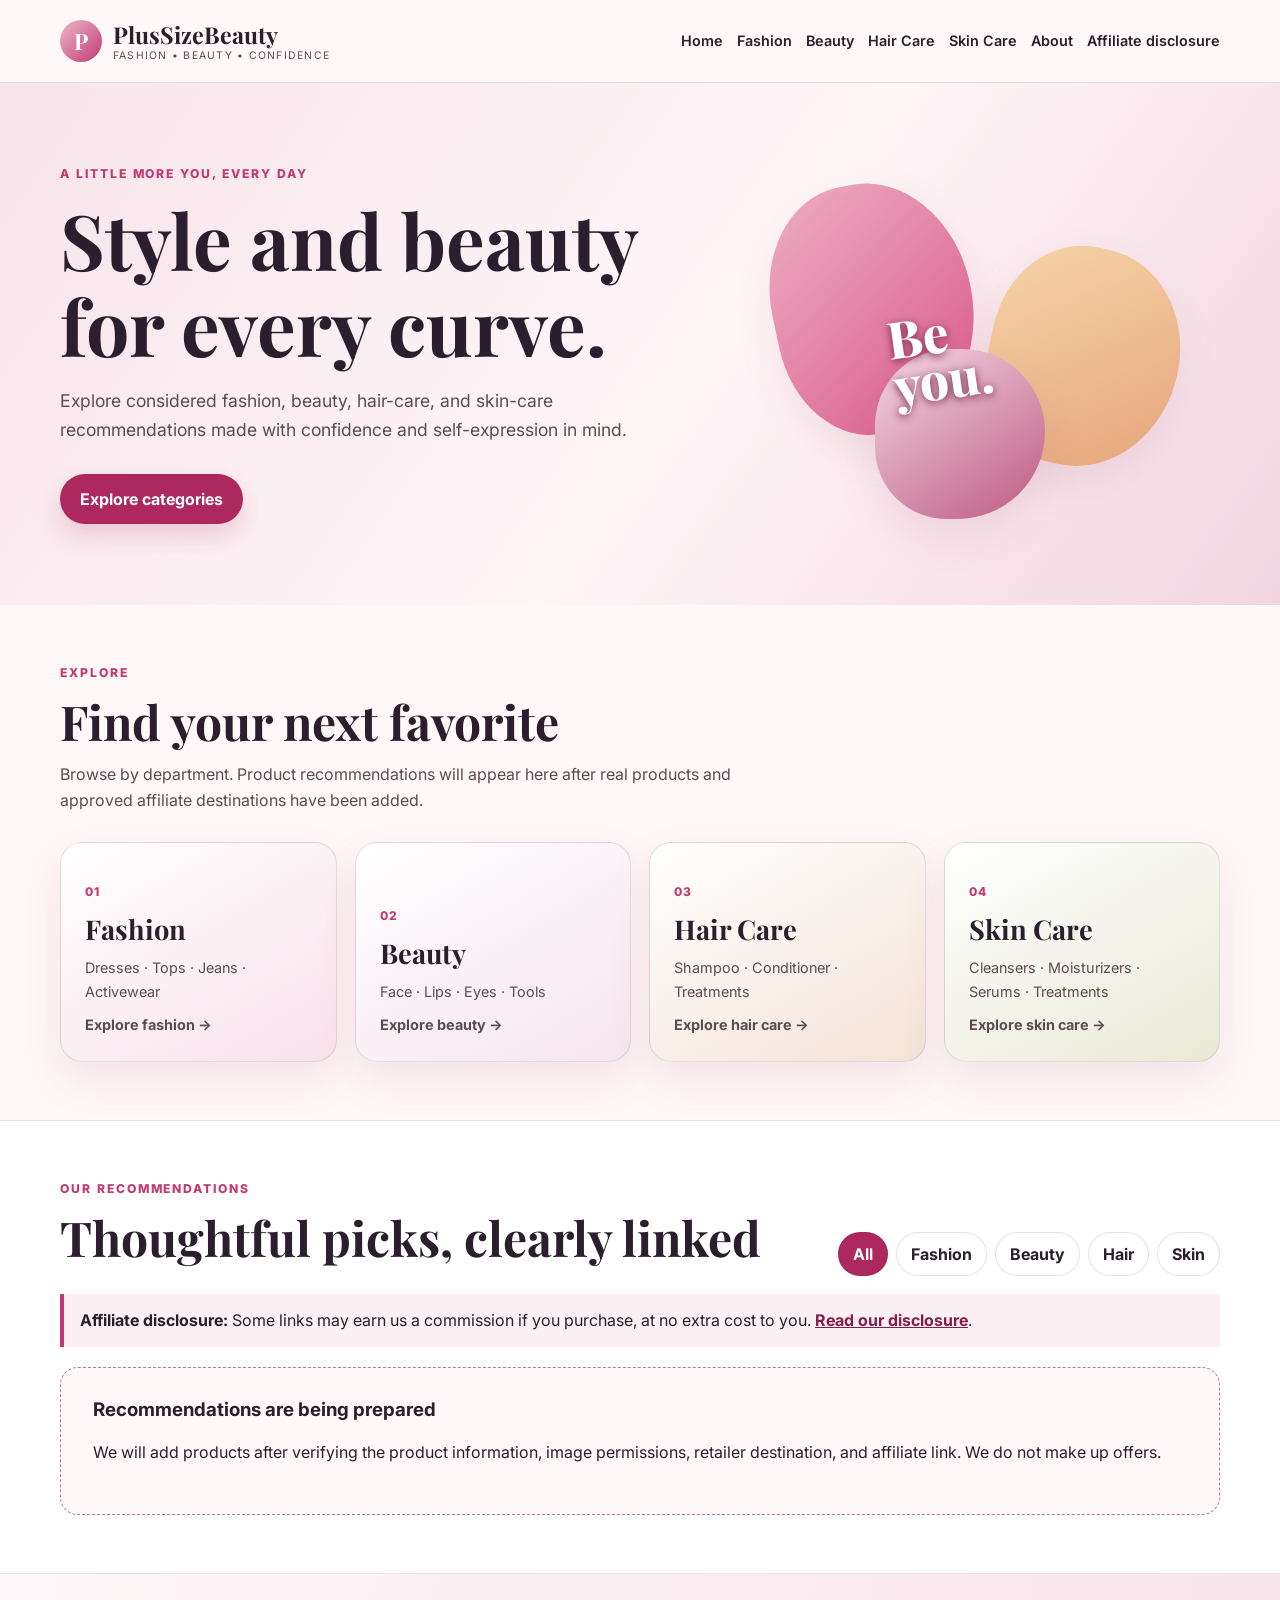
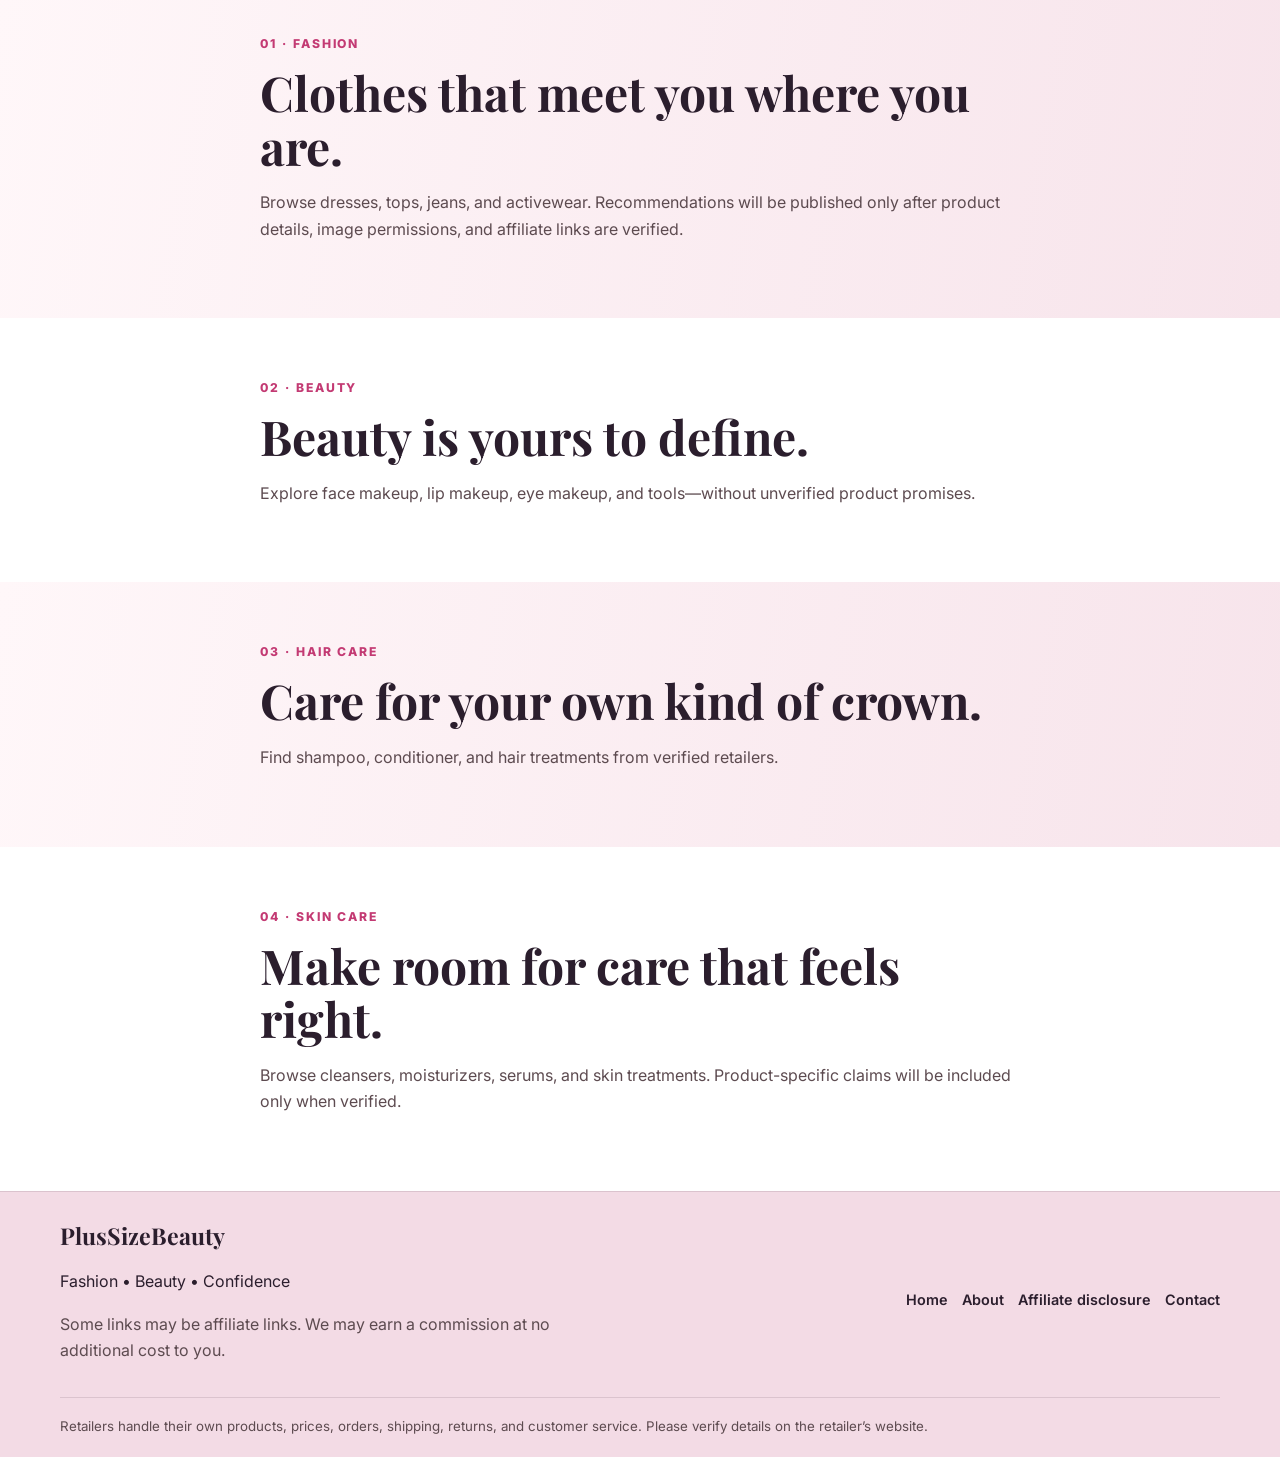
==== commit 689beead: "Prepare affiliate partners, social channels, working site structure, and plain-language launch recor" ====
--- a/index.html
+++ b/index.html
@@ -3,170 +3,90 @@
   <head>
     <meta charset="UTF-8" />
     <meta name="viewport" content="width=device-width, initial-scale=1.0" />
-    <meta name="description" content="PlusSizeBeauty offers a curated affiliate storefront for fashion, beauty, hair care, and skin care for plus-size women." />
-    <title>PlusSizeBeauty | Affiliate Store</title>
+    <meta name="description" content="PlusSizeBeauty shares inclusive fashion and beauty recommendations for every curve." />
+    <meta name="theme-color" content="#fff8f8" />
+    <title>PlusSizeBeauty | Fashion • Beauty • Confidence</title>
     <link rel="preconnect" href="https://fonts.googleapis.com" />
     <link rel="preconnect" href="https://fonts.gstatic.com" crossorigin />
     <link href="https://fonts.googleapis.com/css2?family=Playfair+Display:wght@600;700;800&family=Inter:wght@400;500;600;700&display=swap" rel="stylesheet" />
     <link rel="stylesheet" href="styles.css" />
   </head>
   <body>
+    <a class="skip-link" href="#main">Skip to content</a>
     <header class="site-header">
       <div class="container nav-wrap">
-        <div class="brand-block">
-          <div class="brand-mark">P</div>
-          <div class="brand-copy">
-            <span class="brand-name">PlusSizeBeauty</span>
-            <span class="brand-tag">Fashion • Beauty • Confidence</span>
-          </div>
-        </div>
-
-        <nav class="main-nav" aria-label="Main navigation">
-          <a href="index.html" class="active">Home</a>
+        <a class="brand" href="index.html" aria-label="PlusSizeBeauty home">
+          <span class="brand-mark" aria-hidden="true">P</span>
+          <span class="brand-copy"><strong>PlusSizeBeauty</strong><small>Fashion • Beauty • Confidence</small></span>
+        </a>
+        <button class="menu-toggle" type="button" aria-expanded="false" aria-controls="main-nav">Menu</button>
+        <nav class="main-nav" id="main-nav" aria-label="Main navigation">
+          <a href="index.html" aria-current="page">Home</a>
           <a href="#fashion">Fashion</a>
           <a href="#beauty">Beauty</a>
-          <a href="#hair">Hair Care</a>
-          <a href="#skin">Skin Care</a>
+          <a href="#hair-care">Hair Care</a>
+          <a href="#skin-care">Skin Care</a>
           <a href="about.html">About</a>
-          <a href="disclosure.html">Disclosure</a>
+          <a href="disclosure.html">Affiliate disclosure</a>
         </nav>
       </div>
     </header>
 
-    <main>
-      <section class="hero-section">
-        <div class="container hero-grid">
+    <main id="main">
+      <section class="hero">
+        <div class="container hero-layout">
           <div class="hero-copy">
-            <p class="eyebrow">Plus-size wellness and style</p>
-            <h1>Confidence starts with the right fit.</h1>
-            <p class="lead">
-              Discover curated beauty, hair care, skin care, and fashion picks designed to celebrate shape and self-expression.
-            </p>
-            <div class="hero-actions">
-              <a href="#products" class="button primary">Shop the picks</a>
-              <a href="about.html" class="button secondary">Learn more</a>
-            </div>
+            <p class="eyebrow">A little more you, every day</p>
+            <h1>Style and beauty for every curve.</h1>
+            <p class="lead">Explore considered fashion, beauty, hair-care, and skin-care recommendations made with confidence and self-expression in mind.</p>
+            <a class="button button-primary" href="#departments">Explore categories</a>
           </div>
+          <div class="hero-art" aria-hidden="true"><span class="art-shape shape-1"></span><span class="art-shape shape-2"></span><span class="art-shape shape-3"></span><span class="art-word">Be<br />you.</span></div>
+        </div>
+      </section>
 
-          <div class="hero-visual">
-            <div class="hero-card card-one">
-              <span>Fashion</span>
-            </div>
-            <div class="hero-card card-two">
-              <span>Beauty</span>
-            </div>
-            <div class="hero-card card-three">
-              <span>Hair</span>
-            </div>
+      <section class="section" id="departments">
+        <div class="container">
+          <p class="eyebrow">Explore</p>
+          <h2>Find your next favorite</h2>
+          <p class="section-intro">Browse by department. Product recommendations will appear here after real products and approved affiliate destinations have been added.</p>
+          <div class="category-grid">
+            <a class="category-card fashion-card" href="#fashion"><span class="category-kicker">01</span><strong>Fashion</strong><span>Dresses · Tops · Jeans · Activewear</span><span class="text-link">Explore fashion →</span></a>
+            <a class="category-card beauty-card" href="#beauty"><span class="category-kicker">02</span><strong>Beauty</strong><span>Face · Lips · Eyes · Tools</span><span class="text-link">Explore beauty →</span></a>
+            <a class="category-card hair-card" href="#hair-care"><span class="category-kicker">03</span><strong>Hair Care</strong><span>Shampoo · Conditioner · Treatments</span><span class="text-link">Explore hair care →</span></a>
+            <a class="category-card skin-card" href="#skin-care"><span class="category-kicker">04</span><strong>Skin Care</strong><span>Cleansers · Moisturizers · Serums · Treatments</span><span class="text-link">Explore skin care →</span></a>
           </div>
         </div>
       </section>
 
-      <section class="section">
+      <section class="section recommendations" id="recommendations">
         <div class="container">
-          <div class="section-header">
-            <p class="eyebrow">Categories</p>
-            <h2>Shop by your beauty and style priorities</h2>
+          <div class="section-heading">
+            <div><p class="eyebrow">Our recommendations</p><h2>Thoughtful picks, clearly linked</h2></div>
+            <div class="filter-bar" role="group" aria-label="Filter recommendations">
+              <button class="filter-button is-active" type="button" data-filter="all" aria-pressed="true">All</button>
+              <button class="filter-button" type="button" data-filter="fashion" aria-pressed="false">Fashion</button>
+              <button class="filter-button" type="button" data-filter="beauty" aria-pressed="false">Beauty</button>
+              <button class="filter-button" type="button" data-filter="hair-care" aria-pressed="false">Hair</button>
+              <button class="filter-button" type="button" data-filter="skin-care" aria-pressed="false">Skin</button>
+            </div>
           </div>
-
-          <div class="category-grid" aria-label="Category grid">
-            <a class="category-card" href="#fashion">
-              <span class="category-icon">✦</span>
-              <span>Fashion</span>
-            </a>
-            <a class="category-card" href="#beauty">
-              <span class="category-icon">◌</span>
-              <span>Beauty</span>
-            </a>
-            <a class="category-card" href="#hair">
-              <span class="category-icon">✧</span>
-              <span>Hair Care</span>
-            </a>
-            <a class="category-card" href="#skin">
-              <span class="category-icon">◍</span>
-              <span>Skin Care</span>
-            </a>
-          </div>
+          <p class="affiliate-note"><strong>Affiliate disclosure:</strong> Some links may earn us a commission if you purchase, at no extra cost to you. <a href="disclosure.html">Read our disclosure</a>.</p>
+          <div class="product-grid" id="product-grid" aria-live="polite"></div>
+          <noscript><p class="empty-state">Please enable JavaScript to view recommendations. The site does not take orders or payments.</p></noscript>
         </div>
       </section>
 
-      <section class="section section-alt" id="products">
-        <div class="container">
-          <div class="section-header split-header">
-            <div>
-              <p class="eyebrow">Recommended picks</p>
-              <h2>Curated for body confidence and everyday care</h2>
-            </div>
-            <div class="filter-bar" aria-label="Product filters">
-              <button class="filter-btn active" data-filter="all" type="button">All</button>
-              <button class="filter-btn" data-filter="fashion" type="button">Fashion</button>
-              <button class="filter-btn" data-filter="beauty" type="button">Beauty</button>
-              <button class="filter-btn" data-filter="hair" type="button">Hair</button>
-              <button class="filter-btn" data-filter="skin" type="button">Skin</button>
-            </div>
-          </div>
-
-          <div id="product-grid" class="product-grid" aria-live="polite"></div>
-        </div>
-      </section>
-
-      <section class="section" id="fashion">
-        <div class="container mini-section">
-          <p class="eyebrow">Fashion</p>
-          <h2>Style that fits your shape and your life</h2>
-          <p>
-            Discover flattering fits, flowing silhouettes, and elevated basics that support confidence from day to night.
-          </p>
-        </div>
-      </section>
-
-      <section class="section section-alt" id="beauty">
-        <div class="container mini-section">
-          <p class="eyebrow">Beauty</p>
-          <h2>Makeup and tools that enhance, not hide</h2>
-          <p>
-            Curated color, tools, and formulas that make beauty routines easier and more expressive.
-          </p>
-        </div>
-      </section>
-
-      <section class="section" id="hair">
-        <div class="container mini-section">
-          <p class="eyebrow">Hair Care</p>
-          <h2>Healthy hair starts with thoughtful care</h2>
-          <p>
-            Gentle cleansing, nourishment, and shine support for daily styling and long-term hair health.
-          </p>
-        </div>
-      </section>
-
-      <section class="section section-alt" id="skin">
-        <div class="container mini-section">
-          <p class="eyebrow">Skin Care</p>
-          <h2>Supportive routines for glow and comfort</h2>
-          <p>
-            Skin-first essentials for hydration, balance, and gentle nourishment across the day.
-          </p>
-        </div>
-      </section>
+      <section class="section department-section" id="fashion"><div class="container department-copy"><p class="eyebrow">01 · Fashion</p><h2>Clothes that meet you where you are.</h2><p>Browse dresses, tops, jeans, and activewear. Recommendations will be published only after product details, image permissions, and affiliate links are verified.</p></div></section>
+      <section class="section department-section alternate" id="beauty"><div class="container department-copy"><p class="eyebrow">02 · Beauty</p><h2>Beauty is yours to define.</h2><p>Explore face makeup, lip makeup, eye makeup, and tools—without unverified product promises.</p></div></section>
+      <section class="section department-section" id="hair-care"><div class="container department-copy"><p class="eyebrow">03 · Hair Care</p><h2>Care for your own kind of crown.</h2><p>Find shampoo, conditioner, and hair treatments from verified retailers.</p></div></section>
+      <section class="section department-section alternate" id="skin-care"><div class="container department-copy"><p class="eyebrow">04 · Skin Care</p><h2>Make room for care that feels right.</h2><p>Browse cleansers, moisturizers, serums, and skin treatments. Product-specific claims will be included only when verified.</p></div></section>
     </main>
 
     <footer class="site-footer">
-      <div class="container footer-wrap">
-        <div>
-          <div class="footer-brand">PlusSizeBeauty</div>
-          <small>Fashion • Beauty • Confidence</small>
-        </div>
-
-        <nav class="footer-nav" aria-label="Footer navigation">
-          <a href="index.html">Home</a>
-          <a href="about.html">About</a>
-          <a href="disclosure.html">Disclosure</a>
-          <a href="mailto:hello@plussizebeauty.example">Contact</a>
-        </nav>
-      </div>
+      <div class="container footer-layout"><div><a class="footer-brand" href="index.html">PlusSizeBeauty</a><p>Fashion • Beauty • Confidence</p><p class="footer-disclosure">Some links may be affiliate links. We may earn a commission at no additional cost to you.</p></div><nav class="footer-nav" aria-label="Footer navigation"><a href="index.html">Home</a><a href="about.html">About</a><a href="disclosure.html">Affiliate disclosure</a><a href="mailto:contact@example.com">Contact</a></nav></div>
+      <div class="container footer-bottom"><small>Retailers handle their own products, prices, orders, shipping, returns, and customer service. Please verify details on the retailer’s website.</small></div>
     </footer>
-
-    <script src="script.js"></script>
+    <script src="script.js" defer></script>
   </body>
 </html>
--- a/styles.css
+++ b/styles.css
@@ -1,445 +1,72 @@
-* {
-  box-sizing: border-box;
-}
-
-:root {
-  --bg: #fff8f8;
-  --soft: #fef1f5;
-  --panel: #ffffff;
-  --rose-1: #f7d7e4;
-  --rose-2: #eb9eb0;
-  --rose-3: #dd6f97;
-  --brand-pink: #f05f99;
-  --text: #2b1e2d;
-  --muted: #5d4b50;
-  --dark: #221a1f;
-  --shadow: 0 18px 40px rgba(168, 83, 108, 0.15);
-  --radius: 24px;
-}
-
-html {
-  scroll-behavior: smooth;
-}
-
-body {
-  margin: 0;
-  background: var(--bg);
-  color: var(--text);
-  font-family: "Inter", sans-serif;
-  line-height: 1.6;
-}
-
-a {
-  color: inherit;
-  text-decoration: none;
-}
-
-img {
-  display: block;
-  max-width: 100%;
-}
-
-button {
-  font: inherit;
-}
-
-.container {
-  width: min(1180px, calc(100% - 32px));
-  margin: 0 auto;
-}
-
-.site-header {
-  position: sticky;
-  top: 0;
-  z-index: 10;
-  background: linear-gradient(90deg, #f8dfe8 0%, #fdf1f6 50%, #f7dfe8 100%);
-  border-bottom: 1px solid rgba(34, 25, 31, 0.08);
-}
-
-.nav-wrap,
-.footer-wrap {
-  display: flex;
-  align-items: center;
-  justify-content: space-between;
-  gap: 20px;
-  min-height: 80px;
-}
-
-.brand-block {
-  display: flex;
-  align-items: center;
-  gap: 12px;
-}
-
-.brand-mark {
-  width: 42px;
-  height: 42px;
-  border-radius: 50%;
-  background: linear-gradient(135deg, #f7d2de, #e95d96);
-  display: grid;
-  place-items: center;
-  color: #fff;
-  font-size: 1.4rem;
-  font-family: "Playfair Display", serif;
-  font-weight: 700;
-}
-
-.brand-copy {
-  display: flex;
-  flex-direction: column;
-}
-
-.brand-name {
-  font-family: "Playfair Display", serif;
-  font-size: clamp(1.6rem, 2vw, 2.2rem);
-  line-height: 1;
-}
-
-.brand-tag {
-  font-size: 0.65rem;
-  letter-spacing: 0.12em;
-  text-transform: uppercase;
-  color: var(--muted);
-}
-
-.main-nav,
-.footer-nav {
-  display: flex;
-  align-items: center;
-  gap: 14px;
-  flex-wrap: wrap;
-}
-
-.main-nav a,
-.footer-nav a {
-  color: var(--dark);
-  font-size: 0.92rem;
-  font-weight: 600;
-}
-
-.main-nav a.active {
-  color: var(--brand-pink);
-}
-
-.hero-section {
-  padding: 52px 0 30px;
-  background: linear-gradient(90deg, #f5e2eb 0%, #fdf2f7 50%, #f7dde8 100%);
-}
-
-.hero-grid {
-  display: grid;
-  grid-template-columns: 1.1fr 0.9fr;
-  align-items: center;
-  gap: 22px;
-}
-
-.eyebrow {
-  font-size: 0.78rem;
-  letter-spacing: 0.14em;
-  text-transform: uppercase;
-  font-weight: 700;
-  color: var(--brand-pink);
-  margin: 0 0 14px;
-}
-
-.hero-copy h1,
-.section-header h2,
-.mini-section h2,
-.content-page h1 {
-  margin: 0 0 20px;
-  font-family: "Playfair Display", serif;
-  color: var(--dark);
-  line-height: 1.04;
-}
-
-.hero-copy h1 {
-  font-size: clamp(2.8rem, 5vw, 5rem);
-}
-
-.lead {
-  font-size: 1.08rem;
-  color: var(--muted);
-  max-width: 590px;
-}
-
-.hero-actions {
-  display: flex;
-  flex-wrap: wrap;
-  gap: 16px;
-  margin-top: 22px;
-}
-
-.button {
-  display: inline-flex;
-  align-items: center;
-  justify-content: center;
-  border-radius: 999px;
-  padding: 0.9rem 1.5rem;
-  font-weight: 700;
-  transition: transform 0.2s ease, box-shadow 0.2s ease;
-}
-
-.button:hover,
-.product-link:hover {
-  transform: translateY(-2px);
-}
-
-.button.primary,
-.product-link {
-  background: linear-gradient(135deg, #f28bb0, #e24586);
-  color: white;
-  box-shadow: 0 16px 28px rgba(226, 69, 134, 0.18);
-}
-
-.button.secondary {
-  border: 1px solid rgba(34, 25, 31, 0.08);
-  background: rgba(255, 255, 255, 0.5);
-  color: var(--dark);
-}
-
-.hero-visual {
-  min-height: 480px;
-  position: relative;
-  display: flex;
-  align-items: center;
-  justify-content: center;
-}
-
-.hero-card {
-  position: absolute;
-  width: 210px;
-  height: 210px;
-  border-radius: 28px;
-  display: grid;
-  place-items: center;
-  font-family: "Playfair Display", serif;
-  font-size: 1.8rem;
-  color: var(--dark);
-  box-shadow: var(--shadow);
-}
-
-.card-one {
-  background: linear-gradient(135deg, #f8dce7, #f1b9cb);
-  left: 30px;
-  top: 45px;
-}
-
-.card-two {
-  background: linear-gradient(135deg, #f4d3df, #f0a8bd);
-  right: 35px;
-  top: 85px;
-}
-
-.card-three {
-  background: linear-gradient(135deg, #f3d8af, #f1d0af);
-  left: 90px;
-  bottom: 25px;
-}
-
-.section {
-  padding: 54px 0;
-}
-
-.section-alt {
-  background: rgba(255, 255, 255, 0.45);
-}
-
-.section-header {
-  margin-bottom: 24px;
-}
-
-.section-header h2,
-.mini-section h2,
-.content-page h1 {
-  font-size: clamp(2.1rem, 4vw, 3.1rem);
-}
-
-.split-header {
-  display: flex;
-  align-items: end;
-  justify-content: space-between;
-  gap: 18px;
-  flex-wrap: wrap;
-}
-
-.filter-bar {
-  display: flex;
-  flex-wrap: wrap;
-  gap: 10px;
-}
-
-.filter-btn {
-  border: 1px solid rgba(34, 25, 31, 0.08);
-  background: white;
-  color: var(--dark);
-  padding: 0.7rem 1rem;
-  border-radius: 999px;
-  cursor: pointer;
-  font-weight: 700;
-}
-
-.filter-btn.active {
-  border-color: transparent;
-  background: var(--brand-pink);
-  color: white;
-}
-
-.category-grid {
-  display: grid;
-  gap: 18px;
-  grid-template-columns: repeat(4, minmax(0, 1fr));
-}
-
-.category-card {
-  background: var(--panel);
-  border-radius: var(--radius);
-  box-shadow: var(--shadow);
-  min-height: 200px;
-  display: flex;
-  flex-direction: column;
-  align-items: center;
-  justify-content: center;
-  gap: 12px;
-  font-size: 1.2rem;
-  font-weight: 700;
-  padding: 24px;
-}
-
-.category-icon {
-  font-size: 2rem;
-  color: var(--brand-pink);
-}
-
-.product-grid {
-  display: grid;
-  gap: 22px;
-  grid-template-columns: repeat(4, minmax(0, 1fr));
-}
-
-.product-card {
-  background: var(--panel);
-  border-radius: var(--radius);
-  overflow: hidden;
-  box-shadow: var(--shadow);
-  border: 1px solid rgba(34, 25, 31, 0.06);
-}
-
-.product-badge {
-  display: inline-block;
-  margin: 16px 16px 0;
-  background: #fdeaf3;
-  color: var(--rose-3);
-  font-size: 0.7rem;
-  font-weight: 800;
-  border-radius: 999px;
-  padding: 0.35rem 0.6rem;
-}
-
-.product-card img {
-  width: 100%;
-  height: 220px;
-  object-fit: cover;
-}
-
-.product-body {
-  padding: 18px 16px 20px;
-}
-
-.product-department {
-  color: var(--brand-pink);
-  font-size: 0.7rem;
-  text-transform: uppercase;
-  letter-spacing: 0.12em;
-  margin: 0 0 8px;
-  font-weight: 700;
-}
-
-.product-body h3 {
-  margin: 0 0 10px;
-  font-size: 1.28rem;
-}
-
-.product-body p {
-  color: var(--muted);
-  margin: 0 0 12px;
-}
-
-.product-meta {
-  display: flex;
-  align-items: center;
-  justify-content: space-between;
-  gap: 12px;
-  font-weight: 700;
-  margin-bottom: 12px;
-  color: var(--dark);
-}
-
-.product-link {
-  width: 100%;
-  display: inline-flex;
-  justify-content: center;
-  border: none;
-  border-radius: 999px;
-  cursor: pointer;
-}
-
-.site-footer {
-  background: #f7dfe8;
-  border-top: 1px solid rgba(34, 25, 31, 0.08);
-  padding: 20px 0;
-}
-
-.footer-brand {
-  display: block;
-  font-family: "Playfair Display", serif;
-  font-size: 1.6rem;
-}
-
-.footer-nav {
-  gap: 16px;
-}
-
-.page-layout {
-  padding: 54px 0;
-}
-
-.content-page {
-  max-width: 760px;
-}
-
-.content-page p {
-  color: var(--muted);
-  font-size: 1.05rem;
-}
-
-.mini-section {
-  max-width: 760px;
-}
-
-@media (max-width: 900px) {
-  .hero-grid,
-  .category-grid,
-  .product-grid {
-    grid-template-columns: repeat(2, minmax(0, 1fr));
-  }
-}
-
-@media (max-width: 640px) {
-  .nav-wrap,
-  .footer-wrap,
-  .split-header {
-    flex-direction: column;
-    align-items: flex-start;
-  }
-
-  .hero-grid,
-  .category-grid,
-  .product-grid {
-    grid-template-columns: 1fr;
-  }
-
-  .hero-card {
-    width: 150px;
-    height: 150px;
-  }
-}
+* { box-sizing: border-box; }
+:root { --bg:#fff8f8; --soft:#fdf0f4; --panel:#fff; --rose:#c33a73; --pink:#e84f8d; --ink:#2b1e2d; --muted:#5d4b50; --line:rgba(43,30,45,.12); --shadow:0 18px 40px rgba(168,83,108,.12); }
+html { scroll-behavior:smooth; scroll-padding-top:90px; }
+body { margin:0; background:var(--bg); color:var(--ink); font-family:Inter,Arial,sans-serif; line-height:1.65; }
+a { color:inherit; }
+button { font:inherit; }
+:focus-visible { outline:3px solid #7d1747; outline-offset:3px; }
+.container { width:min(1160px,calc(100% - 36px)); margin-inline:auto; }
+.skip-link { position:absolute; left:-9999px; top:8px; z-index:50; background:#fff; padding:10px; }
+.skip-link:focus { left:8px; }
+.site-header { position:sticky; top:0; z-index:20; background:rgba(255,248,248,.96); border-bottom:1px solid var(--line); backdrop-filter:blur(12px); }
+.nav-wrap { min-height:82px; display:flex; align-items:center; justify-content:space-between; gap:20px; }
+.brand { display:flex; align-items:center; gap:11px; text-decoration:none; }
+.brand-mark { width:42px; height:42px; border-radius:50%; display:grid; place-items:center; color:#fff; background:linear-gradient(135deg,#efb7c9,#c33a73); font:700 1.4rem 'Playfair Display',Georgia,serif; }
+.brand-copy { display:grid; line-height:1.2; }
+.brand-copy strong,.footer-brand { font:700 1.45rem 'Playfair Display',Georgia,serif; }
+.brand-copy small { color:var(--muted); font-size:.65rem; letter-spacing:.12em; text-transform:uppercase; }
+.main-nav,.footer-nav { display:flex; flex-wrap:wrap; align-items:center; gap:14px; }
+.main-nav a,.footer-nav a { color:var(--ink); text-decoration:none; font-size:.9rem; font-weight:600; }
+.main-nav a:hover,.footer-nav a:hover { color:var(--rose); text-decoration:underline; text-underline-offset:4px; }
+.menu-toggle { display:none; border:1px solid var(--line); border-radius:8px; background:white; padding:8px 12px; }
+.hero { background:linear-gradient(125deg,#f7e4eb,#fff6f8 55%,#f2d5e0); padding:66px 0; overflow:hidden; }
+.hero-layout { min-height:390px; display:grid; grid-template-columns:1.1fr .9fr; gap:32px; align-items:center; }
+.eyebrow { color:var(--rose); margin:0 0 12px; font-size:.76rem; letter-spacing:.16em; text-transform:uppercase; font-weight:800; }
+h1,h2,h3 { color:var(--ink); line-height:1.12; }
+h1,h2 { font-family:'Playfair Display',Georgia,serif; }
+.hero h1 { max-width:700px; margin:0 0 18px; font-size:clamp(2.8rem,6vw,5rem); }
+.lead { max-width:620px; color:var(--muted); font-size:1.1rem; }
+.button { display:inline-flex; justify-content:center; align-items:center; gap:8px; border:0; border-radius:999px; padding:12px 20px; font-weight:700; text-decoration:none; cursor:pointer; }
+.button-primary { color:#fff; background:#ad285f; box-shadow:0 12px 24px rgba(173,40,95,.18); }
+.button-primary:hover { background:#841d49; }
+.hero .button { margin-top:12px; }
+.hero-art { position:relative; min-height:350px; }
+.art-shape { position:absolute; display:block; border-radius:48% 52% 55% 45%; box-shadow:var(--shadow); }
+.shape-1 { width:200px; height:250px; top:14px; left:12%; background:linear-gradient(145deg,#eeaec3,#d85889); transform:rotate(-12deg); }
+.shape-2 { width:190px; height:220px; top:78px; right:8%; background:linear-gradient(145deg,#f6d5aa,#e6a47b); transform:rotate(12deg); }
+.shape-3 { width:170px; height:170px; bottom:0; left:32%; background:linear-gradient(145deg,#f4d7e2,#bc5b83); }
+.art-word { position:absolute; z-index:2; left:35%; top:40%; color:white; font:800 3.2rem/.9 'Playfair Display',Georgia,serif; text-shadow:0 2px 8px #762244; transform:rotate(-8deg); }
+.section { padding:58px 0; }
+.section h2,.department-copy h2 { font-size:clamp(2rem,4vw,3rem); margin:0 0 12px; }
+.section-intro { max-width:700px; color:var(--muted); margin:0 0 28px; }
+.category-grid { display:grid; grid-template-columns:repeat(4,minmax(0,1fr)); gap:18px; }
+.category-card { min-height:220px; padding:24px; border-radius:22px; background:white; box-shadow:var(--shadow); display:flex; flex-direction:column; justify-content:flex-end; gap:9px; text-decoration:none; border:1px solid var(--line); transition:transform .18s ease; }
+.category-card:hover { transform:translateY(-4px); }
+.fashion-card { background:linear-gradient(150deg,#fff,#f8e2eb); }.beauty-card { background:linear-gradient(150deg,#fff,#f6e5f0); }.hair-card { background:linear-gradient(150deg,#fff,#f4e3d8); }.skin-card { background:linear-gradient(150deg,#fff,#e9e9d8); }
+.category-kicker { color:var(--rose); font-size:.75rem; font-weight:800; letter-spacing:.12em; }
+.category-card strong { font:700 1.7rem 'Playfair Display',Georgia,serif; }
+.category-card span:not(.category-kicker) { color:var(--muted); font-size:.9rem; }
+.category-card .text-link { color:#841d49; font-weight:700; }
+.recommendations { background:#fff; border-block:1px solid var(--line); }
+.section-heading { display:flex; justify-content:space-between; align-items:end; gap:20px; flex-wrap:wrap; margin-bottom:18px; }
+.filter-bar { display:flex; flex-wrap:wrap; gap:8px; }
+.filter-button { border:1px solid var(--line); background:white; color:var(--ink); border-radius:999px; padding:8px 14px; cursor:pointer; font-weight:700; }
+.filter-button.is-active,.filter-button:hover { background:#ad285f; color:white; }
+.affiliate-note { padding:13px 16px; border-left:4px solid var(--rose); background:var(--soft); }
+.affiliate-note a { color:#841d49; font-weight:700; }
+.product-grid { display:grid; grid-template-columns:repeat(4,minmax(0,1fr)); gap:18px; margin-top:20px; }
+.empty-state { grid-column:1/-1; padding:32px; border:1px dashed #b87994; border-radius:18px; background:var(--bg); }
+.empty-state h3 { margin-top:0; }
+.product-card { overflow:hidden; border:1px solid var(--line); border-radius:18px; background:white; box-shadow:var(--shadow); }
+.product-card img,.product-image-placeholder { width:100%; height:210px; object-fit:cover; background:var(--soft); }
+.product-image-placeholder { display:grid; place-items:center; color:var(--rose); font:700 1.4rem 'Playfair Display',Georgia,serif; }
+.product-body { padding:18px; }.product-body h3 { margin:4px 0 8px; font-size:1.2rem; }.product-body p { color:var(--muted); margin:8px 0; }
+.product-category { color:var(--rose)!important; text-transform:uppercase; letter-spacing:.12em; font-size:.72rem; font-weight:800; }
+.retailer-label { font-weight:700; }.product-link { width:100%; margin-top:10px; }.card-disclosure { display:block; margin-top:10px; color:var(--muted); font-size:.78rem; }
+.department-section { padding:60px 0; background:linear-gradient(100deg,#fff7f9,#f7e4eb); }.department-section.alternate { background:#fff; }.department-copy { max-width:760px; }.department-copy p:last-child { color:var(--muted); }
+.content-page { max-width:800px; min-height:55vh; padding:62px 18px; }.content-page h1 { font-size:clamp(2.3rem,5vw,4rem); }.content-page p { color:var(--muted); font-size:1.05rem; }
+.site-footer { padding:28px 0 18px; background:#f3dbe5; border-top:1px solid var(--line); }.footer-layout { display:flex; justify-content:space-between; gap:24px; }.footer-brand { text-decoration:none; }.footer-disclosure { max-width:540px; color:var(--muted); }.footer-bottom { border-top:1px solid var(--line); margin-top:18px; padding-top:14px; color:var(--muted); }
+.visually-hidden { position:absolute; width:1px; height:1px; padding:0; margin:-1px; overflow:hidden; clip:rect(0,0,0,0); white-space:nowrap; border:0; }
+@media (max-width:900px) { .hero-layout { grid-template-columns:1fr .75fr; }.category-grid,.product-grid { grid-template-columns:repeat(2,minmax(0,1fr)); } }
+@media (max-width:680px) { .nav-wrap { flex-wrap:wrap; padding:10px 0; }.menu-toggle { display:block; }.main-nav { display:none; width:100%; padding:10px 0; }.main-nav.is-open { display:flex; }.hero-layout { grid-template-columns:1fr; }.hero-art { min-height:250px; }.shape-1 { width:145px;height:175px; }.shape-2 { width:140px;height:160px; }.shape-3 { width:130px;height:130px; }.art-word { font-size:2.5rem; }.category-grid,.product-grid { grid-template-columns:1fr; }.footer-layout { flex-direction:column; }.section { padding:42px 0; } }
+@media (prefers-reduced-motion:reduce) { *,*::before,*::after { scroll-behavior:auto!important; transition:none!important; } }
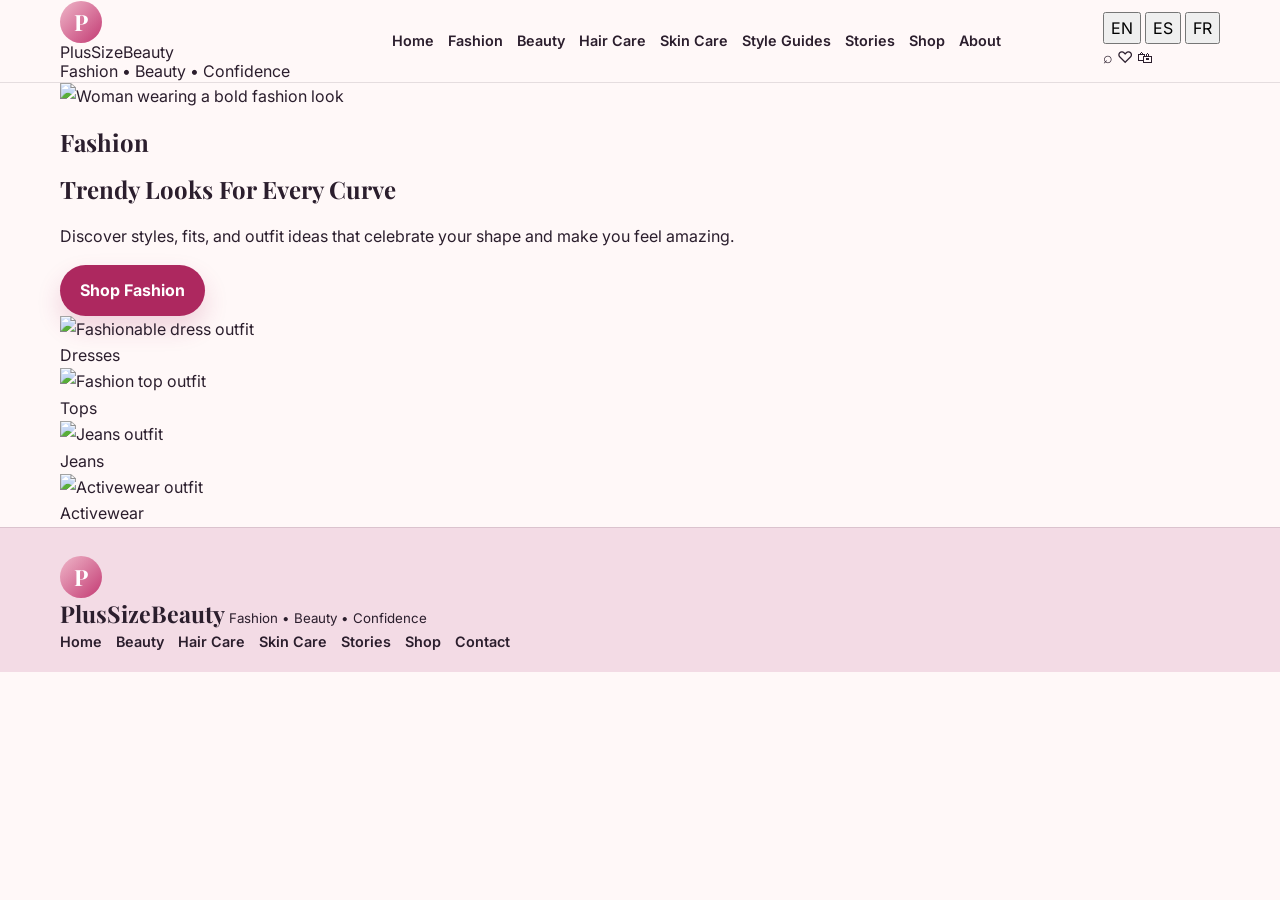
==== commit 4b18b89d: "Render fashion collection photos as accessible images" ====
--- a/index.html
+++ b/index.html
@@ -3,90 +3,114 @@
   <head>
     <meta charset="UTF-8" />
     <meta name="viewport" content="width=device-width, initial-scale=1.0" />
-    <meta name="description" content="PlusSizeBeauty shares inclusive fashion and beauty recommendations for every curve." />
-    <meta name="theme-color" content="#fff8f8" />
-    <title>PlusSizeBeauty | Fashion • Beauty • Confidence</title>
+    <meta name="description" content="PlusSizeBeauty - Fashion, beauty, and confidence for every curve." />
+    <title>PlusSizeBeauty | Home</title>
     <link rel="preconnect" href="https://fonts.googleapis.com" />
     <link rel="preconnect" href="https://fonts.gstatic.com" crossorigin />
     <link href="https://fonts.googleapis.com/css2?family=Playfair+Display:wght@600;700;800&family=Inter:wght@400;500;600;700&display=swap" rel="stylesheet" />
     <link rel="stylesheet" href="styles.css" />
   </head>
-  <body>
-    <a class="skip-link" href="#main">Skip to content</a>
+  <body class="page home-page">
     <header class="site-header">
       <div class="container nav-wrap">
-        <a class="brand" href="index.html" aria-label="PlusSizeBeauty home">
-          <span class="brand-mark" aria-hidden="true">P</span>
-          <span class="brand-copy"><strong>PlusSizeBeauty</strong><small>Fashion • Beauty • Confidence</small></span>
-        </a>
-        <button class="menu-toggle" type="button" aria-expanded="false" aria-controls="main-nav">Menu</button>
-        <nav class="main-nav" id="main-nav" aria-label="Main navigation">
-          <a href="index.html" aria-current="page">Home</a>
-          <a href="#fashion">Fashion</a>
-          <a href="#beauty">Beauty</a>
-          <a href="#hair-care">Hair Care</a>
-          <a href="#skin-care">Skin Care</a>
-          <a href="about.html">About</a>
-          <a href="disclosure.html">Affiliate disclosure</a>
+        <div class="brand-block">
+          <div class="brand-mark">P</div>
+          <div class="brand-copy">
+            <span class="brand-name">PlusSizeBeauty</span>
+            <span class="brand-tag" data-i18n="brandTag">Fashion • Beauty • Confidence</span>
+          </div>
+        </div>
+
+        <nav class="main-nav" aria-label="Main navigation">
+          <a href="index.html" class="active" data-i18n="navHome">Home</a>
+          <a href="index.html" data-i18n="navFashion">Fashion</a>
+          <a href="beauty.html" data-i18n="navBeauty">Beauty</a>
+          <a href="hair-care.html" data-i18n="navHair">Hair Care</a>
+          <a href="skin-care.html" data-i18n="navSkin">Skin Care</a>
+          <a href="#" data-i18n="navStyle">Style Guides</a>
+          <a href="#" data-i18n="navStories">Stories</a>
+          <a href="#" data-i18n="navShop">Shop</a>
+          <a href="#" data-i18n="navAbout">About</a>
         </nav>
+
+        <div class="header-tools">
+          <div class="lang-switcher" aria-label="Language selector">
+            <button class="lang-btn active" data-lang="en">EN</button>
+            <button class="lang-btn" data-lang="es">ES</button>
+            <button class="lang-btn" data-lang="fr">FR</button>
+          </div>
+          <div class="header-icons" aria-label="Header actions">
+            <span>⌕</span>
+            <span>♡</span>
+            <span>🛍</span>
+          </div>
+        </div>
       </div>
     </header>
 
-    <main id="main">
-      <section class="hero">
-        <div class="container hero-layout">
+    <main>
+      <section class="fashion-hero">
+        <div class="container hero-grid">
+          <div class="hero-portrait-wrap">
+            <img src="https://images.unsplash.com/photo-1524504388940-b1c1722653e1?auto=format&fit=crop&w=1200&q=80" alt="Woman wearing a bold fashion look" />
+          </div>
+
           <div class="hero-copy">
-            <p class="eyebrow">A little more you, every day</p>
-            <h1>Style and beauty for every curve.</h1>
-            <p class="lead">Explore considered fashion, beauty, hair-care, and skin-care recommendations made with confidence and self-expression in mind.</p>
-            <a class="button button-primary" href="#departments">Explore categories</a>
-          </div>
-          <div class="hero-art" aria-hidden="true"><span class="art-shape shape-1"></span><span class="art-shape shape-2"></span><span class="art-shape shape-3"></span><span class="art-word">Be<br />you.</span></div>
-        </div>
-      </section>
-
-      <section class="section" id="departments">
-        <div class="container">
-          <p class="eyebrow">Explore</p>
-          <h2>Find your next favorite</h2>
-          <p class="section-intro">Browse by department. Product recommendations will appear here after real products and approved affiliate destinations have been added.</p>
-          <div class="category-grid">
-            <a class="category-card fashion-card" href="#fashion"><span class="category-kicker">01</span><strong>Fashion</strong><span>Dresses · Tops · Jeans · Activewear</span><span class="text-link">Explore fashion →</span></a>
-            <a class="category-card beauty-card" href="#beauty"><span class="category-kicker">02</span><strong>Beauty</strong><span>Face · Lips · Eyes · Tools</span><span class="text-link">Explore beauty →</span></a>
-            <a class="category-card hair-card" href="#hair-care"><span class="category-kicker">03</span><strong>Hair Care</strong><span>Shampoo · Conditioner · Treatments</span><span class="text-link">Explore hair care →</span></a>
-            <a class="category-card skin-card" href="#skin-care"><span class="category-kicker">04</span><strong>Skin Care</strong><span>Cleansers · Moisturizers · Serums · Treatments</span><span class="text-link">Explore skin care →</span></a>
+            <h1 data-i18n="fashionTitle">Fashion</h1>
+            <h2 data-i18n="fashionSubtitle">Trendy Looks For Every Curve</h2>
+            <p data-i18n="fashionText">Discover styles, fits, and outfit ideas that celebrate your shape and make you feel amazing.</p>
+            <button type="button" class="button button-primary" data-i18n="shopFashionBtn">Shop Fashion</button>
           </div>
         </div>
       </section>
 
-      <section class="section recommendations" id="recommendations">
-        <div class="container">
-          <div class="section-heading">
-            <div><p class="eyebrow">Our recommendations</p><h2>Thoughtful picks, clearly linked</h2></div>
-            <div class="filter-bar" role="group" aria-label="Filter recommendations">
-              <button class="filter-button is-active" type="button" data-filter="all" aria-pressed="true">All</button>
-              <button class="filter-button" type="button" data-filter="fashion" aria-pressed="false">Fashion</button>
-              <button class="filter-button" type="button" data-filter="beauty" aria-pressed="false">Beauty</button>
-              <button class="filter-button" type="button" data-filter="hair-care" aria-pressed="false">Hair</button>
-              <button class="filter-button" type="button" data-filter="skin-care" aria-pressed="false">Skin</button>
-            </div>
-          </div>
-          <p class="affiliate-note"><strong>Affiliate disclosure:</strong> Some links may earn us a commission if you purchase, at no extra cost to you. <a href="disclosure.html">Read our disclosure</a>.</p>
-          <div class="product-grid" id="product-grid" aria-live="polite"></div>
-          <noscript><p class="empty-state">Please enable JavaScript to view recommendations. The site does not take orders or payments.</p></noscript>
+      <section class="collection-section">
+        <div class="container collection-grid">
+          <article class="mini-card">
+            <img class="mini-photo photo-dress" src="https://images.unsplash.com/photo-1529139574466-a303027c1d8b?auto=format&fit=crop&w=900&q=80" alt="Fashionable dress outfit" style="width: 100%; height: 220px; object-fit: cover;" />
+            <div class="mini-label" data-i18n="cardDress">Dresses</div>
+          </article>
+
+          <article class="mini-card">
+            <img class="mini-photo photo-top" src="https://images.unsplash.com/photo-1524504388940-b1c1722653e1?auto=format&fit=crop&w=900&q=80" alt="Fashion top outfit" style="width: 100%; height: 220px; object-fit: cover;" />
+            <div class="mini-label" data-i18n="cardTop">Tops</div>
+          </article>
+
+          <article class="mini-card">
+            <img class="mini-photo photo-jeans" src="https://images.unsplash.com/photo-1541099649105-f69ad21f3246?auto=format&fit=crop&w=900&q=80" alt="Jeans outfit" style="width: 100%; height: 220px; object-fit: cover;" />
+            <div class="mini-label" data-i18n="cardJeans">Jeans</div>
+          </article>
+
+          <article class="mini-card">
+            <img class="mini-photo photo-activewear" src="https://images.unsplash.com/photo-1515886657613-9f3515b0c78f?auto=format&fit=crop&w=900&q=80" alt="Activewear outfit" style="width: 100%; height: 220px; object-fit: cover;" />
+            <div class="mini-label" data-i18n="cardActivewear">Activewear</div>
+          </article>
         </div>
       </section>
-
-      <section class="section department-section" id="fashion"><div class="container department-copy"><p class="eyebrow">01 · Fashion</p><h2>Clothes that meet you where you are.</h2><p>Browse dresses, tops, jeans, and activewear. Recommendations will be published only after product details, image permissions, and affiliate links are verified.</p></div></section>
-      <section class="section department-section alternate" id="beauty"><div class="container department-copy"><p class="eyebrow">02 · Beauty</p><h2>Beauty is yours to define.</h2><p>Explore face makeup, lip makeup, eye makeup, and tools—without unverified product promises.</p></div></section>
-      <section class="section department-section" id="hair-care"><div class="container department-copy"><p class="eyebrow">03 · Hair Care</p><h2>Care for your own kind of crown.</h2><p>Find shampoo, conditioner, and hair treatments from verified retailers.</p></div></section>
-      <section class="section department-section alternate" id="skin-care"><div class="container department-copy"><p class="eyebrow">04 · Skin Care</p><h2>Make room for care that feels right.</h2><p>Browse cleansers, moisturizers, serums, and skin treatments. Product-specific claims will be included only when verified.</p></div></section>
     </main>
 
     <footer class="site-footer">
-      <div class="container footer-layout"><div><a class="footer-brand" href="index.html">PlusSizeBeauty</a><p>Fashion • Beauty • Confidence</p><p class="footer-disclosure">Some links may be affiliate links. We may earn a commission at no additional cost to you.</p></div><nav class="footer-nav" aria-label="Footer navigation"><a href="index.html">Home</a><a href="about.html">About</a><a href="disclosure.html">Affiliate disclosure</a><a href="mailto:contact@example.com">Contact</a></nav></div>
-      <div class="container footer-bottom"><small>Retailers handle their own products, prices, orders, shipping, returns, and customer service. Please verify details on the retailer’s website.</small></div>
+      <div class="container footer-wrap">
+        <div class="footer-brand-block">
+          <div class="brand-mark small">P</div>
+          <div>
+            <span class="footer-brand">PlusSizeBeauty</span>
+            <small data-i18n="brandTagFooter">Fashion • Beauty • Confidence</small>
+          </div>
+        </div>
+
+        <nav class="footer-nav" aria-label="Footer navigation">
+          <a href="index.html" data-i18n="navHome">Home</a>
+          <a href="beauty.html" data-i18n="navBeauty">Beauty</a>
+          <a href="hair-care.html" data-i18n="navHair">Hair Care</a>
+          <a href="skin-care.html" data-i18n="navSkin">Skin Care</a>
+          <a href="#" data-i18n="navStories">Stories</a>
+          <a href="#" data-i18n="navShop">Shop</a>
+          <a href="#" data-i18n="navAbout">Contact</a>
+        </nav>
+      </div>
     </footer>
-    <script src="script.js" defer></script>
+
+    <script src="script.js"></script>
   </body>
 </html>
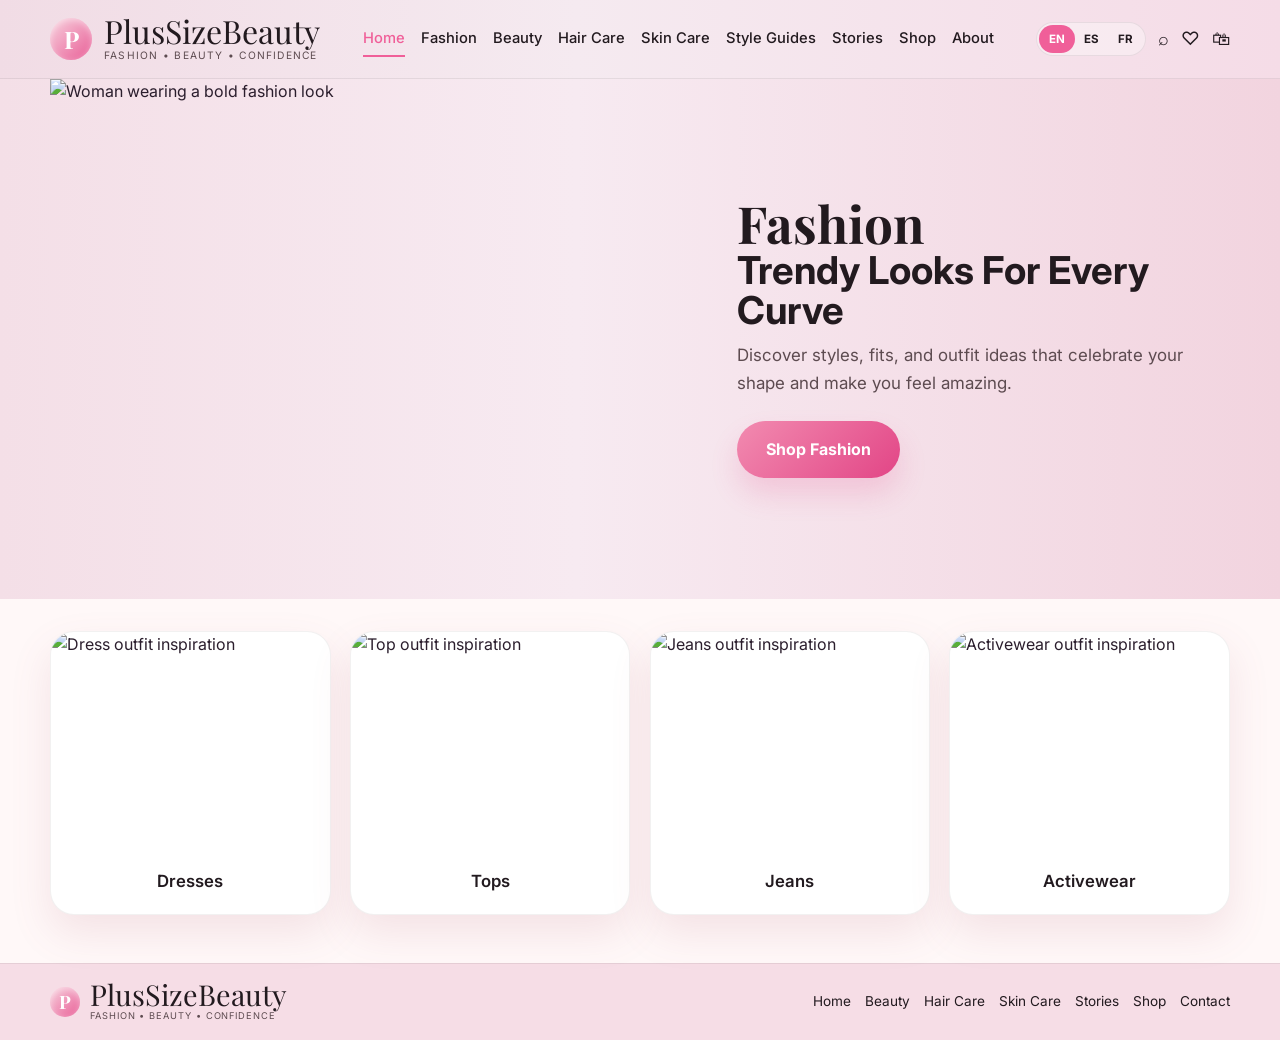
==== commit e449a97d: "Render home fashion photos as accessible images" ====
--- a/index.html
+++ b/index.html
@@ -7,6 +7,8 @@
     <title>PlusSizeBeauty | Home</title>
     <link rel="preconnect" href="https://fonts.googleapis.com" />
     <link rel="preconnect" href="https://fonts.gstatic.com" crossorigin />
+    <link href="https://fonts.googleapis.com" rel="preconnect" />
+    <link href="https://fonts.gstatic.com" rel="preconnect" crossorigin />
     <link href="https://fonts.googleapis.com/css2?family=Playfair+Display:wght@600;700;800&family=Inter:wght@400;500;600;700&display=swap" rel="stylesheet" />
     <link rel="stylesheet" href="styles.css" />
   </head>
@@ -20,7 +22,6 @@
             <span class="brand-tag" data-i18n="brandTag">Fashion • Beauty • Confidence</span>
           </div>
         </div>
-
         <nav class="main-nav" aria-label="Main navigation">
           <a href="index.html" class="active" data-i18n="navHome">Home</a>
           <a href="index.html" data-i18n="navFashion">Fashion</a>
@@ -32,73 +33,57 @@
           <a href="#" data-i18n="navShop">Shop</a>
           <a href="#" data-i18n="navAbout">About</a>
         </nav>
-
         <div class="header-tools">
           <div class="lang-switcher" aria-label="Language selector">
             <button class="lang-btn active" data-lang="en">EN</button>
             <button class="lang-btn" data-lang="es">ES</button>
             <button class="lang-btn" data-lang="fr">FR</button>
           </div>
-          <div class="header-icons" aria-label="Header actions">
-            <span>⌕</span>
-            <span>♡</span>
-            <span>🛍</span>
-          </div>
+          <div class="header-icons" aria-label="Header actions"><span>⌕</span><span>♡</span><span>🛍</span></div>
         </div>
       </div>
     </header>
-
     <main>
       <section class="fashion-hero">
         <div class="container hero-grid">
           <div class="hero-portrait-wrap">
-            <img src="https://images.unsplash.com/photo-1524504388940-b1c1722653e1?auto=format&fit=crop&w=1200&q=80" alt="Woman wearing a bold fashion look" />
+            <img src="https://images.unsplash.com/photo-1524504388940-b1c1722653e1?auto=format&amp;fit=crop&amp;w=1200&amp;q=80" alt="Woman wearing a bold fashion look" />
           </div>
-
           <div class="hero-copy">
             <h1 data-i18n="fashionTitle">Fashion</h1>
             <h2 data-i18n="fashionSubtitle">Trendy Looks For Every Curve</h2>
             <p data-i18n="fashionText">Discover styles, fits, and outfit ideas that celebrate your shape and make you feel amazing.</p>
-            <button type="button" class="button button-primary" data-i18n="shopFashionBtn">Shop Fashion</button>
+            <a class="button button-primary" href="#fashion-collections" data-i18n="shopFashionBtn">Shop Fashion</a>
           </div>
         </div>
       </section>
-
-      <section class="collection-section">
-        <div class="container collection-grid">
+      <section class="collection-section" id="fashion-collections" aria-label="Fashion collections">
+        <div class="container collection-grid four-up">
           <article class="mini-card">
-            <img class="mini-photo photo-dress" src="https://images.unsplash.com/photo-1529139574466-a303027c1d8b?auto=format&fit=crop&w=900&q=80" alt="Fashionable dress outfit" style="width: 100%; height: 220px; object-fit: cover;" />
+            <img class="mini-photo" src="https://images.unsplash.com/photo-1529139574466-a303027c1d8b?auto=format&amp;fit=crop&amp;w=900&amp;q=80" alt="Dress outfit inspiration" loading="lazy" />
             <div class="mini-label" data-i18n="cardDress">Dresses</div>
           </article>
-
           <article class="mini-card">
-            <img class="mini-photo photo-top" src="https://images.unsplash.com/photo-1524504388940-b1c1722653e1?auto=format&fit=crop&w=900&q=80" alt="Fashion top outfit" style="width: 100%; height: 220px; object-fit: cover;" />
+            <img class="mini-photo" src="https://images.unsplash.com/photo-1524504388940-b1c1722653e1?auto=format&amp;fit=crop&amp;w=900&amp;q=80" alt="Top outfit inspiration" loading="lazy" />
             <div class="mini-label" data-i18n="cardTop">Tops</div>
           </article>
-
           <article class="mini-card">
-            <img class="mini-photo photo-jeans" src="https://images.unsplash.com/photo-1541099649105-f69ad21f3246?auto=format&fit=crop&w=900&q=80" alt="Jeans outfit" style="width: 100%; height: 220px; object-fit: cover;" />
+            <img class="mini-photo" src="https://images.unsplash.com/photo-1541099649105-f69ad21f3246?auto=format&amp;fit=crop&amp;w=900&amp;q=80" alt="Jeans outfit inspiration" loading="lazy" />
             <div class="mini-label" data-i18n="cardJeans">Jeans</div>
           </article>
-
           <article class="mini-card">
-            <img class="mini-photo photo-activewear" src="https://images.unsplash.com/photo-1515886657613-9f3515b0c78f?auto=format&fit=crop&w=900&q=80" alt="Activewear outfit" style="width: 100%; height: 220px; object-fit: cover;" />
+            <img class="mini-photo" src="https://images.unsplash.com/photo-1515886657613-9f3515b0c78f?auto=format&amp;fit=crop&amp;w=900&amp;q=80" alt="Activewear outfit inspiration" loading="lazy" />
             <div class="mini-label" data-i18n="cardActivewear">Activewear</div>
           </article>
         </div>
       </section>
     </main>
-
     <footer class="site-footer">
       <div class="container footer-wrap">
         <div class="footer-brand-block">
           <div class="brand-mark small">P</div>
-          <div>
-            <span class="footer-brand">PlusSizeBeauty</span>
-            <small data-i18n="brandTagFooter">Fashion • Beauty • Confidence</small>
-          </div>
+          <div><span class="footer-brand">PlusSizeBeauty</span><small data-i18n="brandTagFooter">Fashion • Beauty • Confidence</small></div>
         </div>
-
         <nav class="footer-nav" aria-label="Footer navigation">
           <a href="index.html" data-i18n="navHome">Home</a>
           <a href="beauty.html" data-i18n="navBeauty">Beauty</a>
@@ -110,7 +95,6 @@
         </nav>
       </div>
     </footer>
-
     <script src="script.js"></script>
   </body>
 </html>
--- a/styles.css
+++ b/styles.css
@@ -1,72 +1,114 @@
-* { box-sizing: border-box; }
-:root { --bg:#fff8f8; --soft:#fdf0f4; --panel:#fff; --rose:#c33a73; --pink:#e84f8d; --ink:#2b1e2d; --muted:#5d4b50; --line:rgba(43,30,45,.12); --shadow:0 18px 40px rgba(168,83,108,.12); }
-html { scroll-behavior:smooth; scroll-padding-top:90px; }
-body { margin:0; background:var(--bg); color:var(--ink); font-family:Inter,Arial,sans-serif; line-height:1.65; }
-a { color:inherit; }
-button { font:inherit; }
-:focus-visible { outline:3px solid #7d1747; outline-offset:3px; }
-.container { width:min(1160px,calc(100% - 36px)); margin-inline:auto; }
-.skip-link { position:absolute; left:-9999px; top:8px; z-index:50; background:#fff; padding:10px; }
-.skip-link:focus { left:8px; }
-.site-header { position:sticky; top:0; z-index:20; background:rgba(255,248,248,.96); border-bottom:1px solid var(--line); backdrop-filter:blur(12px); }
-.nav-wrap { min-height:82px; display:flex; align-items:center; justify-content:space-between; gap:20px; }
-.brand { display:flex; align-items:center; gap:11px; text-decoration:none; }
-.brand-mark { width:42px; height:42px; border-radius:50%; display:grid; place-items:center; color:#fff; background:linear-gradient(135deg,#efb7c9,#c33a73); font:700 1.4rem 'Playfair Display',Georgia,serif; }
-.brand-copy { display:grid; line-height:1.2; }
-.brand-copy strong,.footer-brand { font:700 1.45rem 'Playfair Display',Georgia,serif; }
-.brand-copy small { color:var(--muted); font-size:.65rem; letter-spacing:.12em; text-transform:uppercase; }
-.main-nav,.footer-nav { display:flex; flex-wrap:wrap; align-items:center; gap:14px; }
-.main-nav a,.footer-nav a { color:var(--ink); text-decoration:none; font-size:.9rem; font-weight:600; }
-.main-nav a:hover,.footer-nav a:hover { color:var(--rose); text-decoration:underline; text-underline-offset:4px; }
-.menu-toggle { display:none; border:1px solid var(--line); border-radius:8px; background:white; padding:8px 12px; }
-.hero { background:linear-gradient(125deg,#f7e4eb,#fff6f8 55%,#f2d5e0); padding:66px 0; overflow:hidden; }
-.hero-layout { min-height:390px; display:grid; grid-template-columns:1.1fr .9fr; gap:32px; align-items:center; }
-.eyebrow { color:var(--rose); margin:0 0 12px; font-size:.76rem; letter-spacing:.16em; text-transform:uppercase; font-weight:800; }
-h1,h2,h3 { color:var(--ink); line-height:1.12; }
-h1,h2 { font-family:'Playfair Display',Georgia,serif; }
-.hero h1 { max-width:700px; margin:0 0 18px; font-size:clamp(2.8rem,6vw,5rem); }
-.lead { max-width:620px; color:var(--muted); font-size:1.1rem; }
-.button { display:inline-flex; justify-content:center; align-items:center; gap:8px; border:0; border-radius:999px; padding:12px 20px; font-weight:700; text-decoration:none; cursor:pointer; }
-.button-primary { color:#fff; background:#ad285f; box-shadow:0 12px 24px rgba(173,40,95,.18); }
-.button-primary:hover { background:#841d49; }
-.hero .button { margin-top:12px; }
-.hero-art { position:relative; min-height:350px; }
-.art-shape { position:absolute; display:block; border-radius:48% 52% 55% 45%; box-shadow:var(--shadow); }
-.shape-1 { width:200px; height:250px; top:14px; left:12%; background:linear-gradient(145deg,#eeaec3,#d85889); transform:rotate(-12deg); }
-.shape-2 { width:190px; height:220px; top:78px; right:8%; background:linear-gradient(145deg,#f6d5aa,#e6a47b); transform:rotate(12deg); }
-.shape-3 { width:170px; height:170px; bottom:0; left:32%; background:linear-gradient(145deg,#f4d7e2,#bc5b83); }
-.art-word { position:absolute; z-index:2; left:35%; top:40%; color:white; font:800 3.2rem/.9 'Playfair Display',Georgia,serif; text-shadow:0 2px 8px #762244; transform:rotate(-8deg); }
-.section { padding:58px 0; }
-.section h2,.department-copy h2 { font-size:clamp(2rem,4vw,3rem); margin:0 0 12px; }
-.section-intro { max-width:700px; color:var(--muted); margin:0 0 28px; }
-.category-grid { display:grid; grid-template-columns:repeat(4,minmax(0,1fr)); gap:18px; }
-.category-card { min-height:220px; padding:24px; border-radius:22px; background:white; box-shadow:var(--shadow); display:flex; flex-direction:column; justify-content:flex-end; gap:9px; text-decoration:none; border:1px solid var(--line); transition:transform .18s ease; }
-.category-card:hover { transform:translateY(-4px); }
-.fashion-card { background:linear-gradient(150deg,#fff,#f8e2eb); }.beauty-card { background:linear-gradient(150deg,#fff,#f6e5f0); }.hair-card { background:linear-gradient(150deg,#fff,#f4e3d8); }.skin-card { background:linear-gradient(150deg,#fff,#e9e9d8); }
-.category-kicker { color:var(--rose); font-size:.75rem; font-weight:800; letter-spacing:.12em; }
-.category-card strong { font:700 1.7rem 'Playfair Display',Georgia,serif; }
-.category-card span:not(.category-kicker) { color:var(--muted); font-size:.9rem; }
-.category-card .text-link { color:#841d49; font-weight:700; }
-.recommendations { background:#fff; border-block:1px solid var(--line); }
-.section-heading { display:flex; justify-content:space-between; align-items:end; gap:20px; flex-wrap:wrap; margin-bottom:18px; }
-.filter-bar { display:flex; flex-wrap:wrap; gap:8px; }
-.filter-button { border:1px solid var(--line); background:white; color:var(--ink); border-radius:999px; padding:8px 14px; cursor:pointer; font-weight:700; }
-.filter-button.is-active,.filter-button:hover { background:#ad285f; color:white; }
-.affiliate-note { padding:13px 16px; border-left:4px solid var(--rose); background:var(--soft); }
-.affiliate-note a { color:#841d49; font-weight:700; }
-.product-grid { display:grid; grid-template-columns:repeat(4,minmax(0,1fr)); gap:18px; margin-top:20px; }
-.empty-state { grid-column:1/-1; padding:32px; border:1px dashed #b87994; border-radius:18px; background:var(--bg); }
-.empty-state h3 { margin-top:0; }
-.product-card { overflow:hidden; border:1px solid var(--line); border-radius:18px; background:white; box-shadow:var(--shadow); }
-.product-card img,.product-image-placeholder { width:100%; height:210px; object-fit:cover; background:var(--soft); }
-.product-image-placeholder { display:grid; place-items:center; color:var(--rose); font:700 1.4rem 'Playfair Display',Georgia,serif; }
-.product-body { padding:18px; }.product-body h3 { margin:4px 0 8px; font-size:1.2rem; }.product-body p { color:var(--muted); margin:8px 0; }
-.product-category { color:var(--rose)!important; text-transform:uppercase; letter-spacing:.12em; font-size:.72rem; font-weight:800; }
-.retailer-label { font-weight:700; }.product-link { width:100%; margin-top:10px; }.card-disclosure { display:block; margin-top:10px; color:var(--muted); font-size:.78rem; }
-.department-section { padding:60px 0; background:linear-gradient(100deg,#fff7f9,#f7e4eb); }.department-section.alternate { background:#fff; }.department-copy { max-width:760px; }.department-copy p:last-child { color:var(--muted); }
-.content-page { max-width:800px; min-height:55vh; padding:62px 18px; }.content-page h1 { font-size:clamp(2.3rem,5vw,4rem); }.content-page p { color:var(--muted); font-size:1.05rem; }
-.site-footer { padding:28px 0 18px; background:#f3dbe5; border-top:1px solid var(--line); }.footer-layout { display:flex; justify-content:space-between; gap:24px; }.footer-brand { text-decoration:none; }.footer-disclosure { max-width:540px; color:var(--muted); }.footer-bottom { border-top:1px solid var(--line); margin-top:18px; padding-top:14px; color:var(--muted); }
-.visually-hidden { position:absolute; width:1px; height:1px; padding:0; margin:-1px; overflow:hidden; clip:rect(0,0,0,0); white-space:nowrap; border:0; }
-@media (max-width:900px) { .hero-layout { grid-template-columns:1fr .75fr; }.category-grid,.product-grid { grid-template-columns:repeat(2,minmax(0,1fr)); } }
-@media (max-width:680px) { .nav-wrap { flex-wrap:wrap; padding:10px 0; }.menu-toggle { display:block; }.main-nav { display:none; width:100%; padding:10px 0; }.main-nav.is-open { display:flex; }.hero-layout { grid-template-columns:1fr; }.hero-art { min-height:250px; }.shape-1 { width:145px;height:175px; }.shape-2 { width:140px;height:160px; }.shape-3 { width:130px;height:130px; }.art-word { font-size:2.5rem; }.category-grid,.product-grid { grid-template-columns:1fr; }.footer-layout { flex-direction:column; }.section { padding:42px 0; } }
-@media (prefers-reduced-motion:reduce) { *,*::before,*::after { scroll-behavior:auto!important; transition:none!important; } }
+* {
+  box-sizing: border-box;
+}
+
+:root {
+  --bg: #fff8f8;
+  --soft: #fef1f5;
+  --panel: #ffffff;
+  --pink-1: #f7d7e4;
+  --pink-2: #eb9eb0;
+  --pink-3: #dd6f97;
+  --rose-deep: #c33a73;
+  --brand-pink: #f05f99;
+  --gold: #d4af63;
+  --text: #2b1e2d;
+  --muted: #5d4b50;
+  --dark: #221a1f;
+  --shadow: 0 18px 40px rgba(168, 83, 108, 0.13);
+  --radius: 26px;
+}
+
+html { scroll-behavior: smooth; }
+body { margin: 0; background: var(--bg); color: var(--text); font-family: "Inter", sans-serif; line-height: 1.6; }
+a { color: inherit; text-decoration: none; }
+img { display: block; max-width: 100%; }
+button { font: inherit; }
+.container { width: min(1180px, calc(100% - 28px)); margin: 0 auto; }
+
+.site-header { position: sticky; top: 0; z-index: 20; background: linear-gradient(90deg, #f1dce5 0%, #f5eaf0 45%, #f5dce7 100%); border-bottom: 1px solid rgba(34, 25, 31, 0.08); backdrop-filter: blur(12px); }
+.nav-wrap { display: flex; align-items: center; justify-content: space-between; min-height: 78px; gap: 18px; }
+.brand-block { display: flex; align-items: center; gap: 12px; }
+.brand-mark { width: 42px; height: 42px; display: grid; place-items: center; border-radius: 50%; background: linear-gradient(135deg, #f7d2de, #e95d96); color: white; font-weight: 700; font-family: "Playfair Display", serif; font-size: 1.5rem; box-shadow: inset 0 2px 6px rgba(255,255,255,0.45); }
+.brand-mark.small { width: 30px; height: 30px; font-size: 1.15rem; }
+.brand-copy { display: flex; flex-direction: column; }
+.brand-name { font-family: "Playfair Display", serif; font-size: clamp(2rem, 2vw, 2.4rem); color: var(--dark); line-height: 1; }
+.brand-tag { font-size: 0.64rem; color: var(--muted); letter-spacing: 0.12em; text-transform: uppercase; }
+.main-nav { display: flex; align-items: center; justify-content: center; flex-wrap: wrap; gap: 16px; color: var(--dark); font-size: 0.92rem; font-weight: 500; }
+.main-nav a { position: relative; transition: color 0.2s ease; }
+.main-nav a::after { content: ""; position: absolute; left: 0; bottom: -6px; width: 100%; height: 2px; background: var(--brand-pink); transform: scaleX(0); transform-origin: left; transition: transform 0.2s ease; }
+.main-nav a:hover::after, .main-nav a.active::after { transform: scaleX(1); }
+.main-nav a:hover, .main-nav a.active { color: var(--brand-pink); }
+.header-tools { display: flex; align-items: center; gap: 12px; }
+.lang-switcher { display: inline-flex; align-items: center; background: rgba(255,255,255,0.35); border-radius: 999px; border: 1px solid rgba(34,25,31,0.08); padding: 2px; }
+.lang-btn { border: none; background: transparent; border-radius: 999px; padding: 0.32rem 0.6rem; font-size: 0.72rem; font-weight: 700; color: var(--dark); cursor: pointer; transition: all 0.2s ease; }
+.lang-btn.active { background: var(--brand-pink); color: white; }
+.lang-btn:hover { background: rgba(240, 95, 153, 0.12); }
+.header-icons { display: flex; align-items: center; gap: 12px; font-size: 1.15rem; color: var(--dark); }
+
+.fashion-hero, .subpage-hero { background: linear-gradient(90deg, #f4dfe7 0%, #f7eaf1 45%, #f2d4df 100%); overflow: hidden; }
+.hero-grid { display: grid; grid-template-columns: 1.1fr 0.9fr; align-items: center; gap: 0; }
+.hero-portrait-wrap { min-height: 520px; }
+.hero-portrait-wrap img { width: 100%; height: 100%; min-height: 520px; object-fit: cover; object-position: center top; }
+.hero-copy { padding: clamp(2.2rem, 3vw, 3rem); }
+.hero-copy h1 { margin: 0; font-family: "Playfair Display", serif; font-size: clamp(3rem, 4vw, 5.2rem); line-height: 0.9; color: var(--dark); }
+.hero-copy h2 { margin: 0.35rem 0 0.8rem; font-size: clamp(2rem, 3vw, 3.2rem); line-height: 1.02; color: var(--dark); }
+.hero-copy p { margin: 0 0 1.5rem; max-width: 520px; color: var(--muted); font-size: 1.06rem; }
+.button { display: inline-flex; align-items: center; justify-content: center; border: none; border-radius: 999px; color: white; background: linear-gradient(135deg, #f28bb0, #e24586); padding: 1rem 1.8rem; font-weight: 700; cursor: pointer; box-shadow: 0 16px 28px rgba(226, 69, 134, 0.18); transition: transform 0.2s ease, box-shadow 0.2s ease, filter 0.2s ease; }
+.button:hover { transform: translateY(-2px); box-shadow: 0 20px 34px rgba(226, 69, 134, 0.25); filter: saturate(1.08); }
+.collection-section, .product-grid-section { padding: 2rem 0 3rem; }
+.collection-grid, .product-grid { display: grid; gap: 1.2rem; }
+.four-up { grid-template-columns: repeat(4, minmax(0, 1fr)); }
+.mini-card, .product-card { background: var(--panel); border: 1px solid rgba(34, 25, 31, 0.06); border-radius: 24px; overflow: hidden; box-shadow: var(--shadow); transition: transform 0.2s ease, box-shadow 0.2s ease; }
+.mini-card:hover, .product-card:hover { transform: translateY(-4px); box-shadow: 0 22px 40px rgba(168, 83, 108, 0.18); }
+.mini-photo, .product-visual { height: 220px; position: relative; overflow: hidden; }
+.mini-photo { background-size: cover; background-position: center; }
+.photo-dress { background-image: url("https://images.unsplash.com/photo-1529139574466-a303027c1d8b?auto=format&fit=crop&w=900&q=80"); }
+.photo-top { background-image: url("https://images.unsplash.com/photo-1524504388940-b1c1722653e1?auto=format&fit=crop&w=900&q=80"); }
+.photo-jeans { background-image: url("https://images.unsplash.com/photo-1541099649105-f69ad21f3246?auto=format&fit=crop&w=900&q=80"); }
+.photo-activewear { background-image: url("https://images.unsplash.com/photo-1515886657613-9f3515b0c78f?auto=format&fit=crop&w=900&q=80"); }
+.mini-label, .product-label { padding: 1rem 1rem 1.2rem; text-align: center; font-size: 1.05rem; font-weight: 600; color: var(--dark); }
+.product-soft { min-height: 280px; }
+.product-visual { display: grid; place-items: center; background: linear-gradient(135deg, #fdeaf1, #f5d7e2 50%, #f7e4ee); }
+.product-visual span { position: relative; z-index: 1; color: rgba(195, 58, 115, 0.72); font-size: 2.2rem; }
+.face-visual::before, .lip-visual::before, .eye-visual::before, .tools-visual::before, .cleanser-visual::before, .moisture-visual::before, .serum-visual::before, .treatment-visual::before, .nourish-visual::before, .shine-visual::before, .perfect-visual::before { content: ""; position: absolute; border-radius: 50%; box-shadow: inset 0 10px 18px rgba(0,0,0,0.06); }
+.face-visual::before { width: 110px; height: 110px; background: linear-gradient(135deg, #f6d7b8, #dfb384); bottom: -16px; }
+.lip-visual::before, .eye-visual::before, .tools-visual::before, .cleanser-visual::before, .moisture-visual::before, .serum-visual::before, .treatment-visual::before, .nourish-visual::before, .shine-visual::before, .perfect-visual::before { width: 92px; height: 122px; background: linear-gradient(180deg, #f4dce6, #d78ca9); border-radius: 22px 22px 16px 18px; }
+.eye-visual::before { background: linear-gradient(180deg, #cab2ce, #9d79a8); }
+.tools-visual::before { width: 120px; height: 76px; border-radius: 22px; background: linear-gradient(180deg, #f3d8e5, #d8aaaf); }
+.cleanser-visual::before, .moisture-visual::before, .serum-visual::before, .treatment-visual::before, .nourish-visual::before, .shine-visual::before, .perfect-visual::before { width: 68px; height: 116px; border-radius: 18px 18px 22px 22px; background: linear-gradient(180deg, #f7d5e3, #e7a8ba); }
+.site-footer { background: #f6dde6; border-top: 1px solid rgba(34, 25, 31, 0.08); padding: 1rem 0; }
+.footer-wrap { display: flex; align-items: center; justify-content: space-between; gap: 1rem; }
+.footer-brand-block { display: flex; align-items: center; gap: 10px; }
+.footer-brand { display: block; font-family: "Playfair Display", serif; font-size: 1.8rem; color: var(--dark); line-height: 1; }
+.footer-brand-block small { display: block; font-size: 0.58rem; letter-spacing: 0.1em; text-transform: uppercase; color: var(--muted); }
+.footer-nav { display: flex; flex-wrap: wrap; align-items: center; gap: 14px; color: var(--dark); font-size: 0.85rem; }
+
+/* Use real product/category photography on the beauty, hair-care, and skin-care pages. */
+.product-visual { background-size: cover; background-position: center; }
+.product-visual::before { content: none !important; }
+.product-visual span { display: none; }
+.beauty-page .face-visual { background-image: url("https://images.unsplash.com/photo-1522335789203-aabd1fc54bc9?auto=format&fit=crop&w=900&q=80"); }
+.beauty-page .lip-visual { background-image: url("https://images.unsplash.com/photo-1586495777744-4413f21062fa?auto=format&fit=crop&w=900&q=80"); }
+.beauty-page .eye-visual { background-image: url("https://images.unsplash.com/photo-1512496015851-a90fb38ba796?auto=format&fit=crop&w=900&q=80"); }
+.beauty-page .tools-visual { background-image: url("https://images.unsplash.com/photo-1596462502278-27bfdc403348?auto=format&fit=crop&w=900&q=80"); }
+.hair-page .cleansers-visual { background-image: url("https://images.unsplash.com/photo-1608248543803-ba4f8c70ae0b?auto=format&fit=crop&w=900&q=80"); }
+.hair-page .nourish-visual { background-image: url("https://images.unsplash.com/photo-1600612253971-422e7f7faeb6?auto=format&fit=crop&w=900&q=80"); }
+.hair-page .shine-visual { background-image: url("https://images.unsplash.com/photo-1527799820374-dcf8d9d4a388?auto=format&fit=crop&w=900&q=80"); }
+.hair-page .perfect-visual { background-image: url("https://images.unsplash.com/photo-1522337360788-8b13dee7a37e?auto=format&fit=crop&w=900&q=80"); }
+.skin-page .cleanser-visual { background-image: url("https://images.unsplash.com/photo-1556229010-6c3f2c9ca5f8?auto=format&fit=crop&w=900&q=80"); }
+.skin-page .moisture-visual { background-image: url("https://images.unsplash.com/photo-1608248543803-ba4f8c70ae0b?auto=format&fit=crop&w=900&q=80"); }
+.skin-page .serum-visual { background-image: url("https://images.unsplash.com/photo-1600612253971-422e7f7faeb6?auto=format&fit=crop&w=900&q=80"); }
+.skin-page .treatment-visual { background-image: url("https://images.unsplash.com/photo-1570172619644-dfd03ed5d881?auto=format&fit=crop&w=900&q=80"); }
+
+@media (max-width: 980px) {
+  .nav-wrap, .footer-wrap { flex-direction: column; align-items: flex-start; }
+  .main-nav, .footer-nav { justify-content: flex-start; }
+  .hero-grid, .four-up { grid-template-columns: 1fr 1fr; }
+}
+@media (max-width: 640px) {
+  .hero-grid, .four-up { grid-template-columns: 1fr; }
+  .brand-name { font-size: 1.5rem; }
+  .main-nav { gap: 8px 12px; font-size: 0.8rem; }
+  .hero-portrait-wrap img { min-height: 420px; }
+}
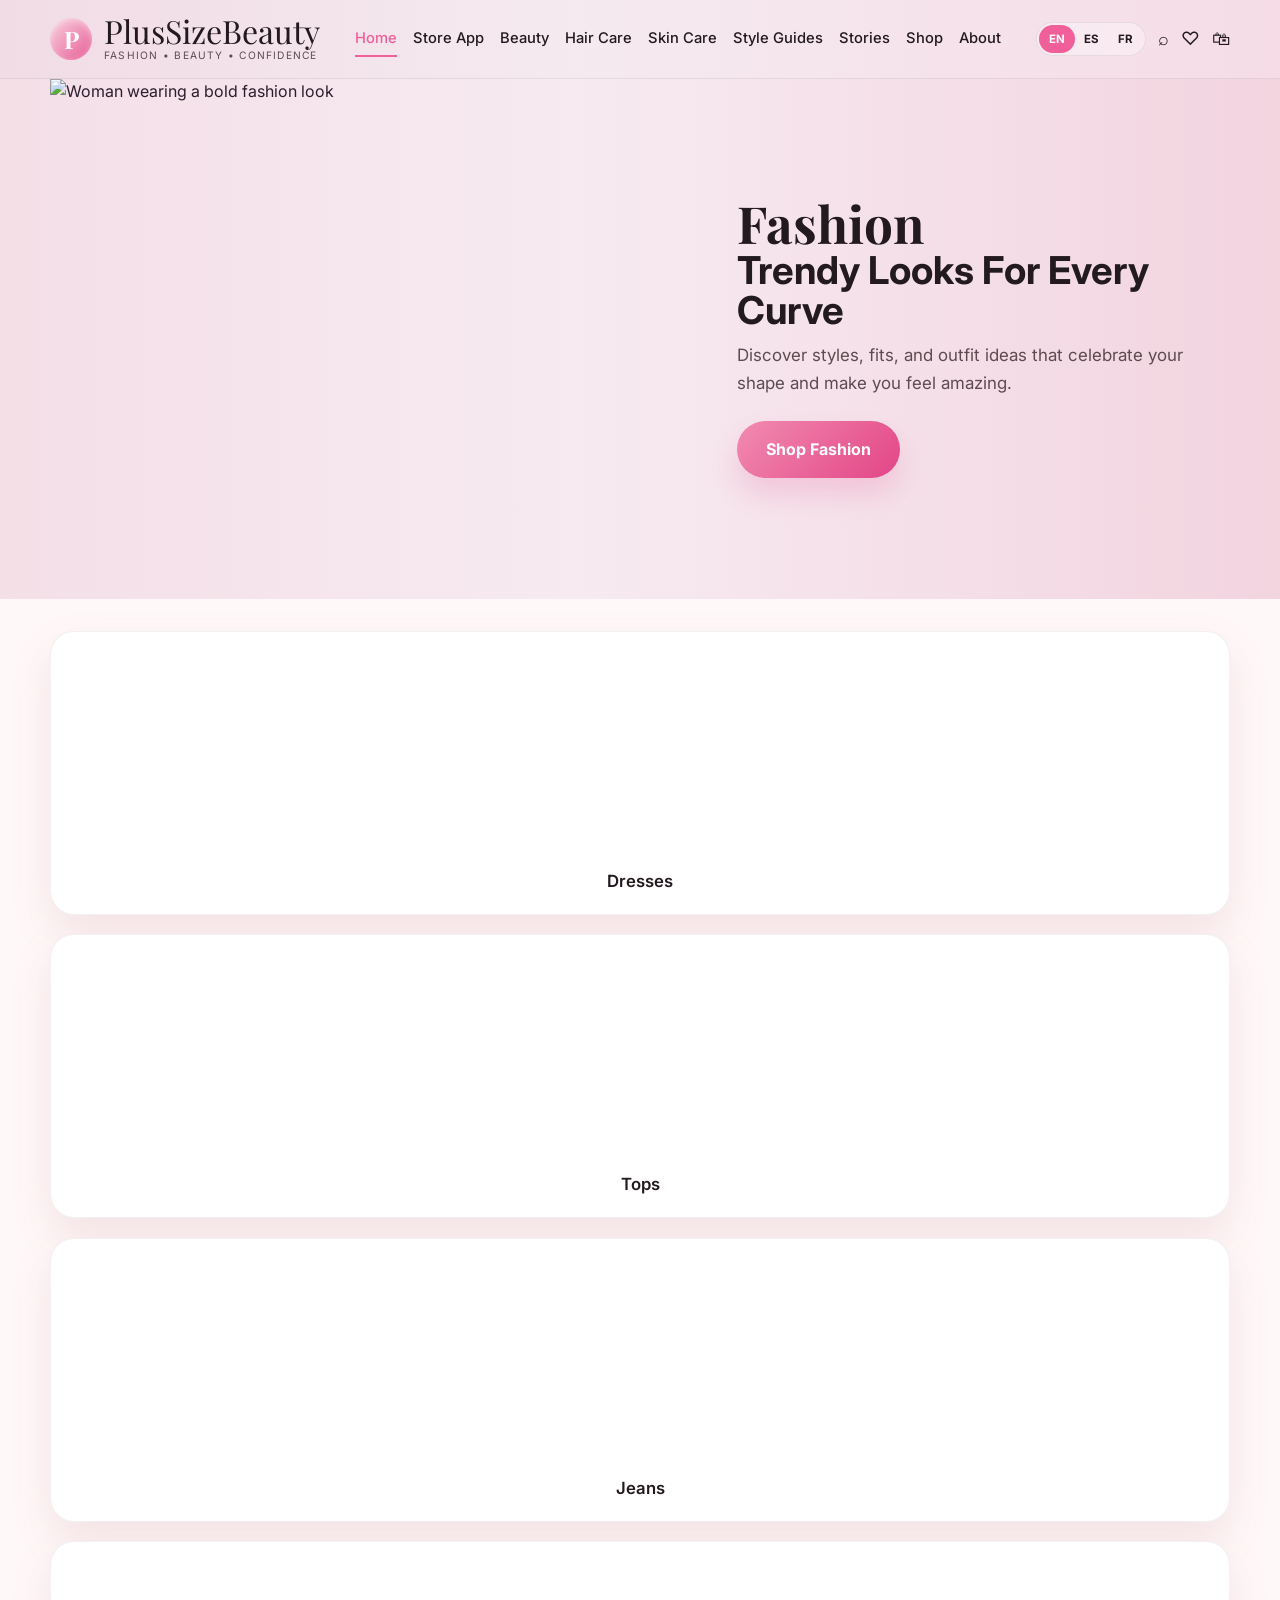
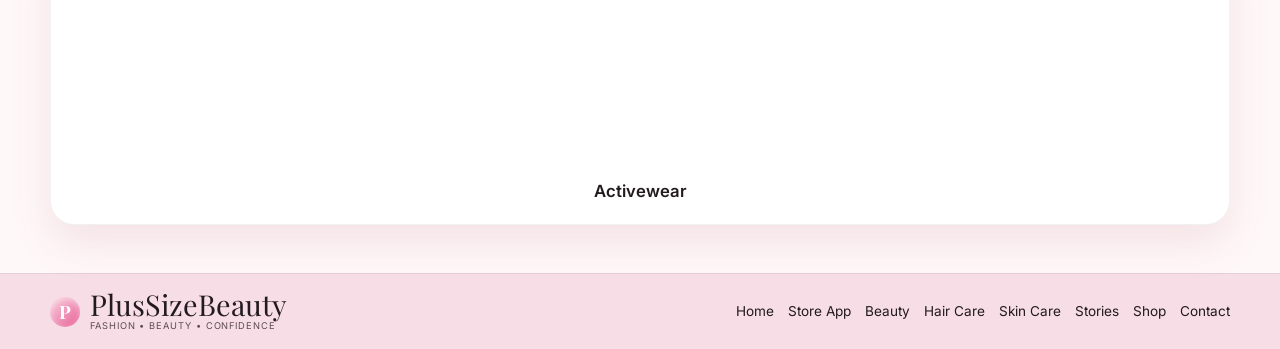
==== commit 59880647: "Add self-contained app, offline files, QR page, and repo guide in the project" ====
--- a/index.html
+++ b/index.html
@@ -7,8 +7,6 @@
     <title>PlusSizeBeauty | Home</title>
     <link rel="preconnect" href="https://fonts.googleapis.com" />
     <link rel="preconnect" href="https://fonts.gstatic.com" crossorigin />
-    <link href="https://fonts.googleapis.com" rel="preconnect" />
-    <link href="https://fonts.gstatic.com" rel="preconnect" crossorigin />
     <link href="https://fonts.googleapis.com/css2?family=Playfair+Display:wght@600;700;800&family=Inter:wght@400;500;600;700&display=swap" rel="stylesheet" />
     <link rel="stylesheet" href="styles.css" />
   </head>
@@ -22,9 +20,10 @@
             <span class="brand-tag" data-i18n="brandTag">Fashion • Beauty • Confidence</span>
           </div>
         </div>
+
         <nav class="main-nav" aria-label="Main navigation">
           <a href="index.html" class="active" data-i18n="navHome">Home</a>
-          <a href="index.html" data-i18n="navFashion">Fashion</a>
+          <a href="app.html" data-i18n="navApp">Store App</a>
           <a href="beauty.html" data-i18n="navBeauty">Beauty</a>
           <a href="hair-care.html" data-i18n="navHair">Hair Care</a>
           <a href="skin-care.html" data-i18n="navSkin">Skin Care</a>
@@ -33,59 +32,76 @@
           <a href="#" data-i18n="navShop">Shop</a>
           <a href="#" data-i18n="navAbout">About</a>
         </nav>
+
         <div class="header-tools">
           <div class="lang-switcher" aria-label="Language selector">
             <button class="lang-btn active" data-lang="en">EN</button>
             <button class="lang-btn" data-lang="es">ES</button>
             <button class="lang-btn" data-lang="fr">FR</button>
           </div>
-          <div class="header-icons" aria-label="Header actions"><span>⌕</span><span>♡</span><span>🛍</span></div>
+          <div class="header-icons" aria-label="Header actions">
+            <span>⌕</span>
+            <span>♡</span>
+            <span>🛍</span>
+          </div>
         </div>
       </div>
     </header>
+
     <main>
       <section class="fashion-hero">
         <div class="container hero-grid">
           <div class="hero-portrait-wrap">
-            <img src="https://images.unsplash.com/photo-1524504388940-b1c1722653e1?auto=format&amp;fit=crop&amp;w=1200&amp;q=80" alt="Woman wearing a bold fashion look" />
+            <img src="https://images.unsplash.com/photo-1524504388940-b1c1722653e1?auto=format&fit=crop&w=1200&q=80" alt="Woman wearing a bold fashion look" />
           </div>
+
           <div class="hero-copy">
             <h1 data-i18n="fashionTitle">Fashion</h1>
             <h2 data-i18n="fashionSubtitle">Trendy Looks For Every Curve</h2>
             <p data-i18n="fashionText">Discover styles, fits, and outfit ideas that celebrate your shape and make you feel amazing.</p>
-            <a class="button button-primary" href="#fashion-collections" data-i18n="shopFashionBtn">Shop Fashion</a>
+            <a href="app.html" class="button button-primary" data-i18n="shopFashionBtn">Shop Fashion</a>
           </div>
         </div>
       </section>
-      <section class="collection-section" id="fashion-collections" aria-label="Fashion collections">
-        <div class="container collection-grid four-up">
+
+      <section class="collection-section">
+        <div class="container collection-grid">
           <article class="mini-card">
-            <img class="mini-photo" src="https://images.unsplash.com/photo-1529139574466-a303027c1d8b?auto=format&amp;fit=crop&amp;w=900&amp;q=80" alt="Dress outfit inspiration" loading="lazy" />
+            <div class="mini-photo photo-dress"></div>
             <div class="mini-label" data-i18n="cardDress">Dresses</div>
           </article>
+
           <article class="mini-card">
-            <img class="mini-photo" src="https://images.unsplash.com/photo-1524504388940-b1c1722653e1?auto=format&amp;fit=crop&amp;w=900&amp;q=80" alt="Top outfit inspiration" loading="lazy" />
+            <div class="mini-photo photo-top"></div>
             <div class="mini-label" data-i18n="cardTop">Tops</div>
           </article>
+
           <article class="mini-card">
-            <img class="mini-photo" src="https://images.unsplash.com/photo-1541099649105-f69ad21f3246?auto=format&amp;fit=crop&amp;w=900&amp;q=80" alt="Jeans outfit inspiration" loading="lazy" />
+            <div class="mini-photo photo-jeans"></div>
             <div class="mini-label" data-i18n="cardJeans">Jeans</div>
           </article>
+
           <article class="mini-card">
-            <img class="mini-photo" src="https://images.unsplash.com/photo-1515886657613-9f3515b0c78f?auto=format&amp;fit=crop&amp;w=900&amp;q=80" alt="Activewear outfit inspiration" loading="lazy" />
+            <div class="mini-photo photo-activewear"></div>
             <div class="mini-label" data-i18n="cardActivewear">Activewear</div>
           </article>
         </div>
       </section>
     </main>
+
     <footer class="site-footer">
       <div class="container footer-wrap">
         <div class="footer-brand-block">
           <div class="brand-mark small">P</div>
-          <div><span class="footer-brand">PlusSizeBeauty</span><small data-i18n="brandTagFooter">Fashion • Beauty • Confidence</small></div>
+          <div>
+            <span class="footer-brand">PlusSizeBeauty</span>
+            <small data-i18n="brandTagFooter">Fashion • Beauty • Confidence</small>
+          </div>
         </div>
+
         <nav class="footer-nav" aria-label="Footer navigation">
           <a href="index.html" data-i18n="navHome">Home</a>
+          <a href="app.html" data-i18n="navApp">Store App</a>
           <a href="beauty.html" data-i18n="navBeauty">Beauty</a>
           <a href="hair-care.html" data-i18n="navHair">Hair Care</a>
           <a href="skin-care.html" data-i18n="navSkin">Skin Care</a>
@@ -95,6 +111,7 @@
         </nav>
       </div>
     </footer>
+
     <script src="script.js"></script>
   </body>
 </html>
